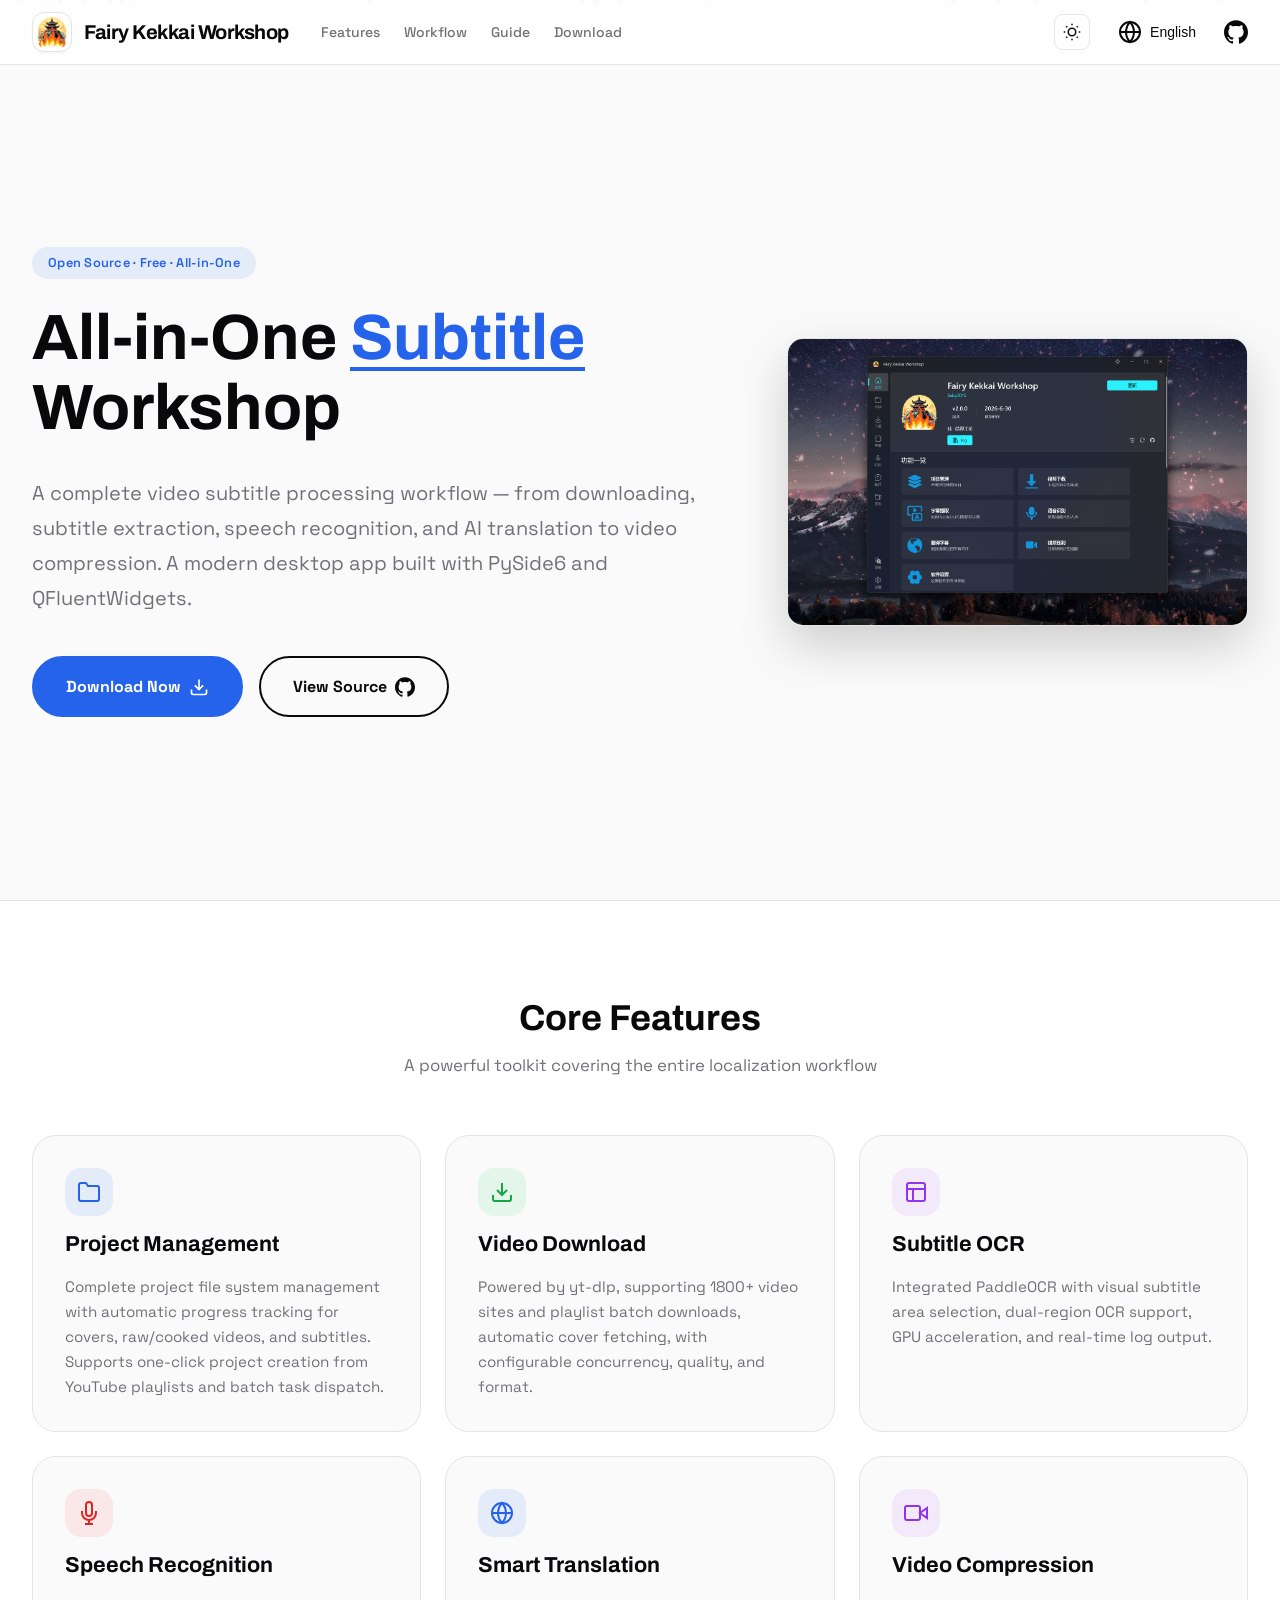
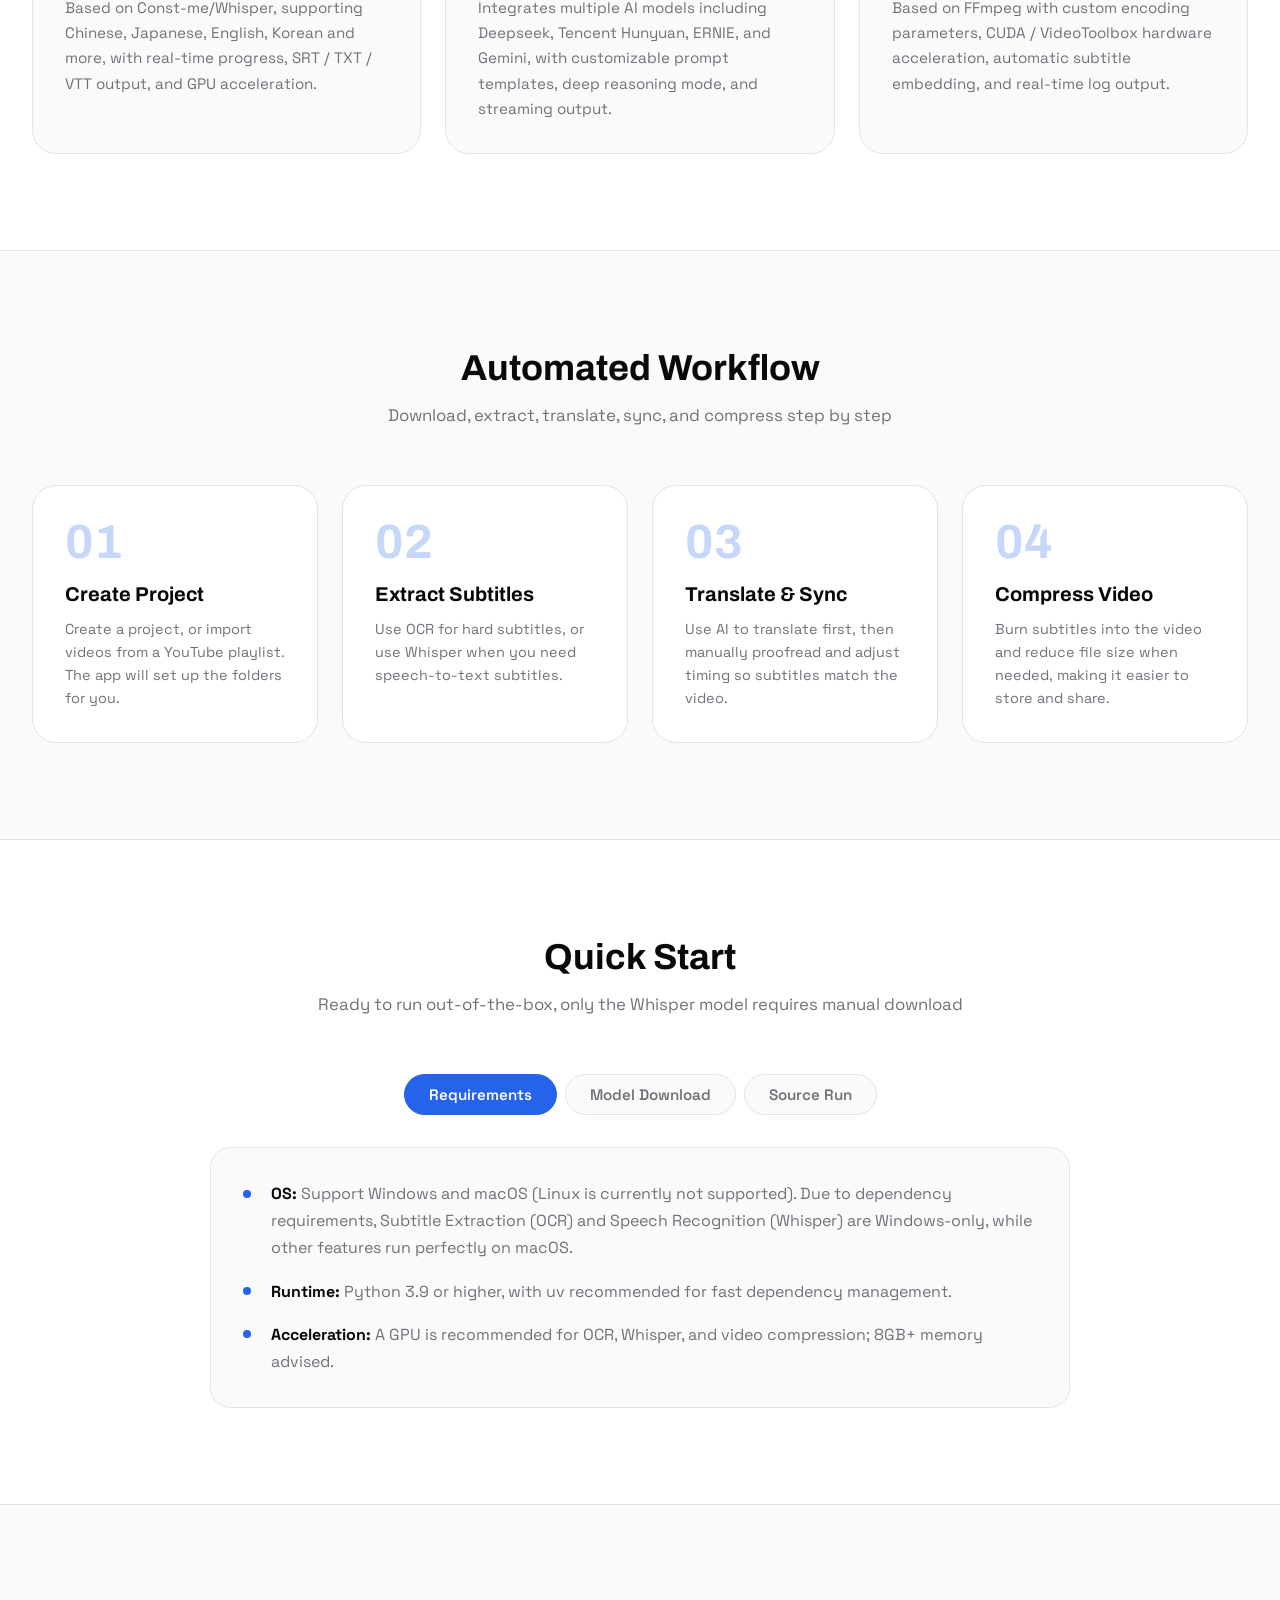
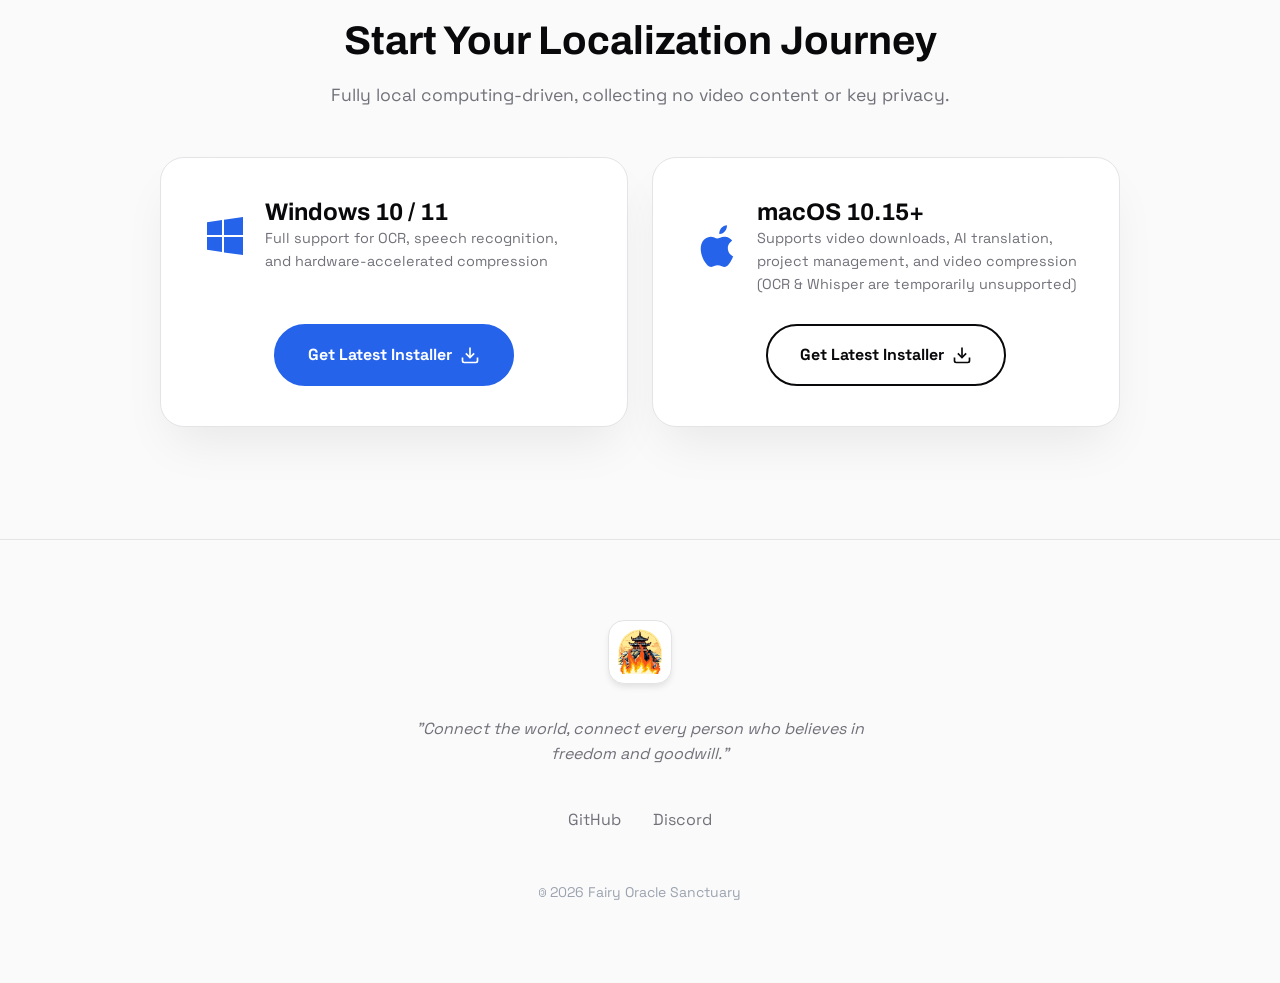
==== docs/index.html @ 3ac35433 "docs: reorganize README image assets into docs/images directory Move logo and thumbnail images from " ====
<!DOCTYPE html>
<html lang="zh">
<head>
  <meta charset="UTF-8">
  <meta name="viewport" content="width=device-width, initial-scale=1.0">
  <title>Fairy Kekkai Workshop | 仙·结界工坊</title>
  <meta name="description" content="一站式烤肉自由软件：项目管理、视频下载、PaddleOCR 字幕提取、Whisper 语音识别、AI 翻译、FFmpeg 视频压制。">
  <link rel="icon" type="image/png" sizes="128x128" href="images/logo.png">
  <link rel="shortcut icon" type="image/png" href="images/logo.png">
  <link rel="preconnect" href="https://fonts.googleapis.com">
  <link rel="preconnect" href="https://fonts.gstatic.com" crossorigin>
  <link href="https://fonts.googleapis.com/css2?family=Archivo:wght@300;400;500;600;700&family=Space+Grotesk:wght@300;400;500;600;700&display=swap" rel="stylesheet">
  <link rel="stylesheet" href="css/style.css">
</head>
<body>
  <main>
    <!-- Navigation -->
    <nav class="navbar">
      <div class="nav-container">
        <div class="nav-brand">
          <div class="nav-logo">
            <img src="images/logo.png" alt="Fairy Kekkai Workshop Logo">
          </div>
          <span class="nav-title"></span>
        </div>
        <button class="nav-toggle" id="navToggle" aria-label="Toggle navigation" aria-expanded="false" aria-controls="navMenu">
          <span></span>
          <span></span>
          <span></span>
        </button>
        <div class="nav-menu" id="navMenu">
          <div class="nav-links">
            <a href="#features" class="nav-link" data-i18n="nav.features">功能特性</a>
            <a href="#workflow" class="nav-link" data-i18n="nav.workflow">工作流程</a>
            <a href="#guide" class="nav-link" data-i18n="nav.guide">使用指南</a>
            <a href="#download" class="nav-link" data-i18n="nav.download">下载</a>
          </div>
          <div class="nav-actions">
            <button class="theme-toggle" id="themeToggle" aria-label="Toggle theme">
              <svg class="icon sun-icon" viewBox="0 0 24 24" fill="none" stroke="currentColor" stroke-width="2">
                <circle cx="12" cy="12" r="5"/>
                <path d="M12 1v2M12 21v2M4.22 4.22l1.42 1.42M18.36 18.36l1.42 1.42M1 12h2M21 12h2M4.22 19.78l1.42-1.42M18.36 5.64l1.42-1.42"/>
              </svg>
              <svg class="icon moon-icon" viewBox="0 0 24 24" fill="none" stroke="currentColor" stroke-width="2">
                <path d="M21 12.79A9 9 0 1 1 11.21 3 7 7 0 0 0 21 12.79z"/>
              </svg>
            </button>
            <div class="language-switcher">
              <button class="lang-btn" id="langBtn">
                <svg class="icon" viewBox="0 0 24 24" fill="none" stroke="currentColor" stroke-width="2">
                  <circle cx="12" cy="12" r="10"/>
                  <path d="M2 12h20M12 2a15.3 15.3 0 0 1 4 10 15.3 15.3 0 0 1-4 10 15.3 15.3 0 0 1-4-10 15.3 15.3 0 0 1 4-10z"/>
                </svg>
                <span id="currentLang">简体中文</span>
              </button>
              <div class="lang-dropdown" id="langDropdown">
                <button class="lang-option active" data-lang="zh">简体中文</button>
                <button class="lang-option" data-lang="en">English</button>
              </div>
            </div>
            <div class="nav-social">
              <a href="https://github.com/Fairy-Oracle-Sanctuary/Fairy-Kekkai-Workshop" target="_blank" class="nav-link" aria-label="GitHub">
                <svg class="icon" viewBox="0 0 24 24" fill="currentColor">
                  <path d="M12 .297c-6.63 0-12 5.373-12 12 0 5.303 3.438 9.8 8.205 11.385.6.113.82-.258.82-.577 0-.285-.01-1.04-.015-2.04-3.338.724-4.042-1.61-4.042-1.61C4.422 18.07 3.633 17.7 3.633 17.7c-1.087-.744.084-.729.084-.729 1.205.084 1.838 1.236 1.838 1.236 1.07 1.835 2.809 1.305 3.495.998.108-.776.417-1.305.76-1.605-2.665-.3-5.466-1.332-5.466-5.93 0-1.31.465-2.38 1.235-3.22-.135-.303-.54-1.523.105-3.176 0 0 1.005-.322 3.3 1.23.96-.267 1.98-.399 3-.405 1.02.006 2.04.138 3 .405 2.28-1.552 3.285-1.23 3.285-1.23.645 1.653.24 2.873.12 3.176.765.84 1.23 1.91 1.23 3.22 0 4.61-2.805 5.625-5.475 5.92.42.36.81 1.096.81 2.22 0 1.606-.015 2.896-.015 3.286 0 .315.21.69.825.57C20.565 22.092 24 17.592 24 12.297c0-6.627-5.373-12-12-12"/>
                </svg>
              </a>
            </div>
          </div>
        </div>
      </div>
    </nav>

    <!-- Hero Section -->
    <section class="hero">
      <div id="hero-particles" class="particles-container"></div>
      <div class="hero-container">
        <div class="hero-content">
          <div class="hero-badge" data-i18n="hero.badge">开源 · 自由 · 一站式</div>
          <h1 class="hero-title" data-i18n="hero.title">
            一站式<span class="accent underline">烤肉</span>自由软件
          </h1>
          <p class="hero-description" data-i18n="hero.description">
            从下载、字幕提取、语音识别、AI 翻译到视频压制，完整的视频字幕处理工作流。基于 PySide6 与 QFluentWidgets 打造的现代化桌面应用。
          </p>
          <div class="hero-actions">
            <a href="#download" class="btn btn-primary">
              <span data-i18n="hero.downloadButton">立即下载</span>
              <svg class="icon" viewBox="0 0 24 24" fill="none" stroke="currentColor" stroke-width="2">
                <path d="M21 15v4a2 2 0 0 1-2 2H5a2 2 0 0 1-2-2v-4"/>
                <polyline points="7 10 12 15 17 10"/>
                <line x1="12" y1="15" x2="12" y2="3"/>
              </svg>
            </a>
            <a href="https://github.com/Fairy-Oracle-Sanctuary/Fairy-Kekkai-Workshop" target="_blank" class="btn btn-secondary">
              <span data-i18n="hero.githubButton">查看源码</span>
              <svg class="icon" viewBox="0 0 24 24" fill="currentColor">
                <path d="M12 .297c-6.63 0-12 5.373-12 12 0 5.303 3.438 9.8 8.205 11.385.6.113.82-.258.82-.577 0-.285-.01-1.04-.015-2.04-3.338.724-4.042-1.61-4.042-1.61C4.422 18.07 3.633 17.7 3.633 17.7c-1.087-.744.084-.729.084-.729 1.205.084 1.838 1.236 1.838 1.236 1.07 1.835 2.809 1.305 3.495.998.108-.776.417-1.305.76-1.605-2.665-.3-5.466-1.332-5.466-5.93 0-1.31.465-2.38 1.235-3.22-.135-.303-.54-1.523.105-3.176 0 0 1.005-.322 3.3 1.23.96-.267 1.98-.399 3-.405 1.02.006 2.04.138 3 .405 2.28-1.552 3.285-1.23 3.285-1.23.645 1.653.24 2.873.12 3.176.765.84 1.23 1.91 1.23 3.22 0 4.61-2.805 5.625-5.475 5.92.42.36.81 1.096.81 2.22 0 1.606-.015 2.896-.015 3.286 0 .315.21.69.825.57C20.565 22.092 24 17.592 24 12.297c0-6.627-5.373-12-12-12"/>
              </svg>
            </a>
          </div>
        </div>
        <div class="hero-showcase">
          <img src="images/thumbnail.png" alt="Fairy Kekkai Workshop 界面预览" class="showcase-img">
        </div>
      </div>
    </section>

    <!-- Features Section -->
    <section class="features" id="features">
      <div class="section-container">
        <div class="section-header">
          <h2 class="section-title" data-i18n="features.title">核心功能</h2>
          <p class="section-subtitle" data-i18n="features.subtitle">覆盖烤肉全流程的强大工具集</p>
        </div>
        <div class="features-grid">
          <div class="feature-card">
            <div class="feature-icon blue">
              <svg viewBox="0 0 24 24" fill="none" stroke="currentColor" stroke-width="2">
                <path d="M22 19a2 2 0 0 1-2 2H4a2 2 0 0 1-2-2V5a2 2 0 0 1 2-2h5l2 3h9a2 2 0 0 1 2 2z"/>
              </svg>
            </div>
            <h3 class="feature-title" data-i18n="features.project.title">项目管理</h3>
            <p class="feature-description" data-i18n="features.project.description">完整的项目文件系统管理，自动追踪封面、原视频、熟肉、字幕进度，支持从 YouTube 播放列表一键创建项目与批量任务派发。</p>
          </div>
          <div class="feature-card">
            <div class="feature-icon green">
              <svg viewBox="0 0 24 24" fill="none" stroke="currentColor" stroke-width="2">
                <path d="M21 15v4a2 2 0 0 1-2 2H5a2 2 0 0 1-2-2v-4"/>
                <polyline points="7 10 12 15 17 10"/>
                <line x1="12" y1="15" x2="12" y2="3"/>
              </svg>
            </div>
            <h3 class="feature-title" data-i18n="features.download.title">视频下载</h3>
            <p class="feature-description" data-i18n="features.download.description">基于 yt-dlp，支持 1800+ 视频网站与播放列表批量下载，自动获取封面，可配置并发数、视频质量与格式。</p>
          </div>
          <div class="feature-card">
            <div class="feature-icon purple">
              <svg viewBox="0 0 24 24" fill="none" stroke="currentColor" stroke-width="2">
                <rect x="3" y="3" width="18" height="18" rx="2" ry="2"/>
                <path d="M3 9h18M9 21V9"/>
              </svg>
            </div>
            <h3 class="feature-title" data-i18n="features.ocr.title">字幕提取 OCR</h3>
            <p class="feature-description" data-i18n="features.ocr.description">集成 PaddleOCR，提供可视化字幕区域选择，支持上下双区域 OCR 与 GPU 加速，实时输出日志。</p>
          </div>
          <div class="feature-card">
            <div class="feature-icon red">
              <svg viewBox="0 0 24 24" fill="none" stroke="currentColor" stroke-width="2">
                <path d="M12 1a3 3 0 0 0-3 3v8a3 3 0 0 0 6 0V4a3 3 0 0 0-3-3z"/>
                <path d="M19 10v2a7 7 0 0 1-14 0v-2M12 19v4M8 23h8"/>
              </svg>
            </div>
            <h3 class="feature-title" data-i18n="features.whisper.title">语音识别</h3>
            <p class="feature-description" data-i18n="features.whisper.description">基于 Const-me/Whisper，支持中、日、英、韩等多语种语音转字幕，带实时进度，支持 SRT / TXT / VTT 输出与 GPU 加速。</p>
          </div>
          <div class="feature-card">
            <div class="feature-icon blue">
              <svg viewBox="0 0 24 24" fill="none" stroke="currentColor" stroke-width="2">
                <circle cx="12" cy="12" r="10"/>
                <path d="M2 12h20M12 2a15.3 15.3 0 0 1 4 10 15.3 15.3 0 0 1-4 10 15.3 15.3 0 0 1-4-10 15.3 15.3 0 0 1 4-10z"/>
              </svg>
            </div>
            <h3 class="feature-title" data-i18n="features.translate.title">智能翻译</h3>
            <p class="feature-description" data-i18n="features.translate.description">对接 Deepseek、腾讯混元、ERNIE、Gemini 等多个 AI 模型，可自定义提示词模板，支持深度思考模式与流式输出。</p>
          </div>
          <div class="feature-card">
            <div class="feature-icon purple">
              <svg viewBox="0 0 24 24" fill="none" stroke="currentColor" stroke-width="2">
                <polygon points="23 7 16 12 23 17 23 7"/>
                <rect x="1" y="5" width="15" height="14" rx="2" ry="2"/>
              </svg>
            </div>
            <h3 class="feature-title" data-i18n="features.ffmpeg.title">视频压制</h3>
            <p class="feature-description" data-i18n="features.ffmpeg.description">基于 FFmpeg，自定义编码参数，支持 CUDA / VideoToolbox 硬件加速，自动嵌入字幕，实时输出日志。</p>
          </div>
        </div>
      </div>
    </section>

    <!-- Workflow Section -->
    <section class="workflow" id="workflow">
      <div class="section-container">
        <div class="section-header">
          <h2 class="section-title" data-i18n="workflow.title">自动化工作流</h2>
          <p class="section-subtitle" data-i18n="workflow.subtitle">按顺序完成下载、提取、翻译、对轴和压制</p>
        </div>
        <div class="workflow-grid">
          <div class="workflow-card">
            <div class="workflow-num">01</div>
            <h4 class="workflow-step-title" data-i18n="workflow.step1.title">创建项目</h4>
            <p class="workflow-step-desc" data-i18n="workflow.step1.desc">新建项目，或者从 YouTube 播放列表导入视频，软件会自动建好文件夹。</p>
          </div>
          <div class="workflow-card">
            <div class="workflow-num">02</div>
            <h4 class="workflow-step-title" data-i18n="workflow.step2.title">提取字幕</h4>
            <p class="workflow-step-desc" data-i18n="workflow.step2.desc">有硬字幕就用 OCR 提取，需要听写就用 Whisper 转字幕。</p>
          </div>
          <div class="workflow-card">
            <div class="workflow-num">03</div>
            <h4 class="workflow-step-title" data-i18n="workflow.step3.title">翻译与对轴</h4>
            <p class="workflow-step-desc" data-i18n="workflow.step3.desc">用 AI 先翻译字幕，再手动校对、改时间轴，让字幕和画面重新对上。</p>
          </div>
          <div class="workflow-card">
            <div class="workflow-num">04</div>
            <h4 class="workflow-step-title" data-i18n="workflow.step4.title">压制视频</h4>
            <p class="workflow-step-desc" data-i18n="workflow.step4.desc">把字幕嵌进视频，并按需要压小体积，方便保存和分享。</p>
          </div>
        </div>
      </div>
    </section>

    <!-- Guide Section -->
    <section class="guide" id="guide">
      <div class="section-container">
        <div class="section-header">
          <h2 class="section-title" data-i18n="guide.title">快速上手</h2>
          <p class="section-subtitle" data-i18n="guide.subtitle">几步即可释放完整的本地算力</p>
        </div>
        <div class="guide-container">
          <div class="tab-buttons">
            <button class="tab-btn active" data-tab="sys" data-i18n="guide.tab.sys">系统要求</button>
            <button class="tab-btn" data-tab="prep" data-i18n="guide.tab.prep">环境准备</button>
            <button class="tab-btn" data-tab="run" data-i18n="guide.tab.run">本地运行</button>
          </div>
          <div class="tab-panel active" id="tab-sys">
            <ul class="guide-list">
              <li data-i18n="guide.sys.os"><strong>操作系统：</strong>支持 Windows 与 macOS（暂不支持 Linux）。由于组件依赖，字幕提取 (OCR) 与语音识别 (Whisper) 仅支持 Windows 平台，其余功能在 macOS 上均可正常使用。</li>
              <li data-i18n="guide.sys.python"><strong>运行环境：</strong>Python 3.9 及以上版本，推荐使用 uv 进行极速依赖管理。</li>
              <li data-i18n="guide.sys.gpu"><strong>硬件加速：</strong>推荐配备 GPU，用于 OCR、Whisper 与视频压制加速；建议内存 8GB 以上。</li>
            </ul>
          </div>
          <div class="tab-panel" id="tab-prep">
            <p class="guide-intro" data-i18n="guide.prep.intro">软件发布包已内置集成 FFmpeg、yt-dlp 与 PaddleOCR，开箱即用。唯独 Whisper 语音转文字模型由于文件体积较大，需要您手动下载并关联：</p>
            <ul class="guide-list">
              <li data-i18n="guide.prep.download"><strong>下载模型文件：</strong>前往迅雷网盘或 Hugging Face 下载所需的 ggml 格式 Whisper 模型。</li>
              <li data-i18n="guide.prep.config"><strong>关联本地路径：</strong>打开软件进入「设置」界面，在「Whisper -> 模型路径」中选中您下载的 .bin 模型文件。</li>
              <li data-i18n="guide.prep.tips"><strong>模型选择建议：</strong>短视频推荐使用 base 或 small 模型；10分钟以上推荐 medium，30分钟以上推荐 large 以防幻觉重复。</li>
            </ul>
          </div>
          <div class="tab-panel" id="tab-run">
            <p class="guide-intro" data-i18n="guide.run.intro">极简的本地部署流程：</p>
            <pre class="code-block"><code># 1. 克隆仓库
git clone https://github.com/Fairy-Oracle-Sanctuary/Fairy-Kekkai-Workshop.git
cd Fairy-Kekkai-Workshop

# 2. 创建并激活虚拟环境
uv venv
.venv\Scripts\activate        # Windows
source .venv/bin/activate     # Unix/macOS

# 3. 安装依赖
uv pip install -r requirements.txt

# 4. 运行应用
python Fairy-Kekkai-Workshop.py</code></pre>
          </div>
        </div>
      </div>
    </section>

    <!-- Download Section -->
    <section class="download" id="download">
      <div class="download-container">
        <h2 class="download-title" data-i18n="download.title">立即开始你的烤肉之旅</h2>
        <p class="download-desc" data-i18n="download.desc">完全本地化算力驱动，不收集任何视频内容与密钥隐私。</p>
        <div class="download-grid">
          <!-- Windows Card -->
          <div class="download-card">
            <div class="download-platform">
              <svg class="platform-icon" viewBox="0 0 24 24" fill="currentColor">
                <path d="M3 5.1L10.5 4v7.5H3V5.1zM10.5 12.5V20L3 18.9v-6.4h7.5zM11.5 3.9L21 2.5v9H11.5V3.9zM21 12.5V21.5l-9.5-1.3v-7.7H21z"/>
              </svg>
              <div>
                <h3 class="platform-name">Windows 10 / 11</h3>
                <p class="platform-detail" data-i18n="download.win.detail">完整支持 OCR、语音识别与硬件加速压制</p>
              </div>
            </div>
            <a href="https://github.com/Fairy-Oracle-Sanctuary/Fairy-Kekkai-Workshop/releases" target="_blank" class="btn btn-primary">
              <span data-i18n="download.btn">获取最新安装包</span>
              <svg class="icon" viewBox="0 0 24 24" fill="none" stroke="currentColor" stroke-width="2">
                <path d="M21 15v4a2 2 0 0 1-2 2H5a2 2 0 0 1-2-2v-4"/>
                <polyline points="7 10 12 15 17 10"/>
                <line x1="12" y1="15" x2="12" y2="3"/>
              </svg>
            </a>
          </div>

          <!-- macOS Card -->
          <div class="download-card">
            <div class="download-platform">
              <svg class="platform-icon" viewBox="0 0 24 24" fill="currentColor">
                <path d="M18.71 19.5c-.83 1.24-1.71 2.45-3.05 2.47-1.34.03-1.77-.79-3.29-.79-1.53 0-2 .77-3.27.82-1.31.05-2.3-1.32-3.14-2.53C4.25 17 2.94 12.45 4.7 9.39c.87-1.52 2.43-2.48 4.12-2.51 1.28-.02 2.5.87 3.29.87.78 0 2.26-1.07 3.81-.91.65.03 2.47.26 3.64 1.98-.09.06-2.17 1.28-2.15 3.81.03 3.02 2.65 4.03 2.68 4.04-.03.07-.42 1.44-1.38 2.83M15.97 4.17c.66-.81 1.11-1.93.99-3.06-.96.04-2.13.64-2.82 1.45-.6.7-1.13 1.84-.99 2.94.12.01.21.02.31.02.9 0 2.01-.54 2.51-1.35z"/>
              </svg>
              <div>
                <h3 class="platform-name">macOS 10.15+</h3>
                <p class="platform-detail" data-i18n="download.mac.detail">支持视频下载、AI 翻译、项目管理及视频压制</p>
              </div>
            </div>
            <a href="https://github.com/Fairy-Oracle-Sanctuary/Fairy-Kekkai-Workshop/releases" target="_blank" class="btn btn-secondary">
              <span data-i18n="download.btn">获取最新安装包</span>
              <svg class="icon" viewBox="0 0 24 24" fill="none" stroke="currentColor" stroke-width="2">
                <path d="M21 15v4a2 2 0 0 1-2 2H5a2 2 0 0 1-2-2v-4"/>
                <polyline points="7 10 12 15 17 10"/>
                <line x1="12" y1="15" x2="12" y2="3"/>
              </svg>
            </a>
          </div>
        </div>
      </div>
    </section>

    <!-- Footer -->
    <footer class="footer">
      <div class="footer-content">
        <div class="footer-logo">
          <img src="images/logo.png" alt="Fairy Kekkai Workshop Logo">
        </div>
        <p class="footer-quote" data-i18n="footer.quote">“连接世界，连接每一个相信自由与善意的人。”</p>
        <div class="footer-links">
          <a href="https://github.com/Fairy-Oracle-Sanctuary/Fairy-Kekkai-Workshop" target="_blank" data-i18n="footer.github">GitHub</a>
          <a href="https://discord.gg/TfuNYPsjmQ" target="_blank" data-i18n="footer.discord">Discord</a>
        </div>
        <p class="footer-copyright" id="copyright">🄯 2026 天机阁 Fairy Oracle Sanctuary</p>
      </div>
    </footer>

    <!-- Back to Top -->
    <button class="back-to-top" id="backToTop" aria-label="Back to top">
      <svg viewBox="0 0 24 24" fill="none" stroke="currentColor" stroke-width="2">
        <polyline points="18 15 12 9 6 15"/>
      </svg>
    </button>
  </main>

  <script src="js/main.js"></script>
</body>
</html>
---- docs/css/style.css ----
/* CSS Variables */
:root {
  --background: #FAFAFA;
  --foreground: #09090B;
  --secondary: #71717A;
  --accent: #2563EB;
  --accent-hover: #1D4ED8;
  --border: #E4E4E7;
  --white: #FFFFFF;
  --font-body: 'Space Grotesk', sans-serif;
  --font-heading: 'Archivo', sans-serif;
}

/* Dark Mode */
[data-theme="dark"] {
  --background: #09090B;
  --foreground: #FAFAFA;
  --secondary: #A1A1AA;
  --accent: #3B82F6;
  --accent-hover: #60A5FA;
  --border: #27272A;
  --white: #18181B;
}

/* Reset & Base */
*, *::before, *::after {
  box-sizing: border-box;
  margin: 0;
  padding: 0;
}

html {
  scroll-behavior: smooth;
  overflow-x: hidden;
}

body {
  font-family: var(--font-body);
  background-color: var(--background);
  color: var(--foreground);
  line-height: 1.6;
  -webkit-font-smoothing: antialiased;
  -moz-osx-font-smoothing: grayscale;
  overflow-x: hidden;
  width: 100%;
}

h1, h2, h3, h4, h5, h6 {
  font-family: var(--font-heading);
  font-weight: 700;
  line-height: 1.2;
}

a {
  color: inherit;
  text-decoration: none;
}

img {
  max-width: 100%;
  height: auto;
}

/* Utility Classes */
.accent {
  color: var(--accent);
}

.underline {
  text-decoration: underline;
  text-decoration-thickness: 4px;
  text-underline-offset: 8px;
}

.section-container {
  max-width: 1280px;
  margin: 0 auto;
  padding: 0 1rem;
}

@media (min-width: 640px) {
  .section-container {
    padding: 0 1.5rem;
  }
}

@media (min-width: 1024px) {
  .section-container {
    padding: 0 2rem;
  }
}

/* Navigation */
.navbar {
  position: fixed;
  top: 0;
  left: 0;
  right: 0;
  z-index: 50;
  background: rgba(255, 255, 255, 0.8);
  backdrop-filter: blur(12px);
  border-bottom: 1px solid var(--border);
}

[data-theme="dark"] .navbar {
  background: rgba(9, 9, 11, 0.8);
}

.nav-container {
  max-width: 1280px;
  margin: 0 auto;
  padding: 0 1rem;
  height: 64px;
  display: flex;
  align-items: center;
  justify-content: space-between;
}

.nav-toggle {
  display: flex;
  flex-direction: column;
  justify-content: center;
  gap: 6px;
  width: 40px;
  height: 40px;
  margin-left: auto;
  border-radius: 10px;
  border: 1px solid var(--border);
  background: transparent;
  cursor: pointer;
  transition: background-color 0.2s ease, border-color 0.2s ease;
}

.nav-toggle span {
  display: block;
  width: 20px;
  height: 2px;
  margin: 0 auto;
  background: var(--foreground);
  transition: transform 0.2s ease, opacity 0.2s ease, background-color 0.2s ease;
}

.nav-toggle:hover {
  background: rgba(128, 128, 128, 0.12);
}

.nav-toggle.open span:nth-child(1) {
  transform: translateY(8px) rotate(45deg);
}

.nav-toggle.open span:nth-child(2) {
  opacity: 0;
}

.nav-toggle.open span:nth-child(3) {
  transform: translateY(-8px) rotate(-45deg);
}

@media (min-width: 640px) {
  .nav-container {
    padding: 0 1.5rem;
  }
}

@media (min-width: 1024px) {
  .nav-container {
    padding: 0 2rem;
  }
}

.nav-brand {
  display: flex;
  align-items: center;
  gap: 0.75rem;
}

.nav-logo {
  width: 40px;
  height: 40px;
  border-radius: 12px;
  border: 1px solid var(--border);
  box-shadow: 0 1px 2px rgba(0, 0, 0, 0.05);
  background: var(--white);
  display: flex;
  align-items: center;
  justify-content: center;
  flex-shrink: 0;
}

.nav-logo img {
  width: 36px;
  height: 36px;
  object-fit: contain;
  padding: 2px;
}

.nav-title {
  font-family: var(--font-heading);
  font-weight: 700;
  font-size: 1.25rem;
  letter-spacing: -0.025em;
}

.nav-title::after {
  content: "Fairy Kekkai Workshop";
}

@media (max-width: 640px) {
  .nav-title::after {
    content: "FKW";
  }
}

.nav-menu {
  display: none;
}

.nav-links {
  display: none;
  align-items: center;
  gap: 1.5rem;
}

.nav-actions {
  display: none;
}

.navbar.nav-open .nav-menu {
  position: fixed;
  top: 64px;
  left: 0;
  right: 0;
  display: flex;
  flex-direction: column;
  gap: 1.5rem;
  padding: 1.5rem 1.25rem 2.5rem;
  background: var(--background);
  border-bottom: 1px solid var(--border);
  box-shadow: 0 24px 48px rgba(15, 23, 42, 0.12);
  z-index: 40;
}

.navbar.nav-open .nav-links {
  display: flex;
  flex-direction: column;
  gap: 1.25rem;
  align-items: flex-start;
}

.navbar.nav-open .nav-links .nav-link {
  font-size: 1.05rem;
  font-weight: 600;
  color: var(--foreground);
}

.navbar.nav-open .nav-actions {
  display: flex;
  flex-direction: column;
  align-items: stretch;
  gap: 1rem;
}

.nav-social {
  display: flex;
  align-items: center;
  gap: 0.75rem;
}

.navbar.nav-open .theme-toggle,
.navbar.nav-open .lang-btn {
  width: 100%;
}

.navbar.nav-open .language-switcher {
  width: 100%;
}

.navbar.nav-open .nav-actions .nav-link {
  font-size: 1rem;
  justify-content: flex-start;
  gap: 0.5rem;
}

.navbar.nav-open .nav-social .nav-link {
  justify-content: center;
  flex: 1;
  min-height: 40px;
  border: 1px solid var(--border);
  border-radius: 10px;
}

.navbar.nav-open .nav-actions .nav-link .icon {
  width: 22px;
  height: 22px;
}

.navbar.nav-open .lang-dropdown {
  width: 100%;
}

.nav-links .nav-link {
  font-size: 0.875rem;
  font-weight: 500;
  color: var(--secondary);
  transition: color 0.2s;
}

.nav-links .nav-link:hover {
  color: var(--foreground);
}

.theme-toggle {
  display: flex;
  align-items: center;
  justify-content: center;
  width: 36px;
  height: 36px;
  border-radius: 8px;
  border: 1px solid var(--border);
  background: transparent;
  cursor: pointer;
  transition: all 0.2s;
  color: var(--foreground);
}

.theme-toggle:hover {
  background: var(--border);
}

.theme-toggle .icon {
  width: 18px;
  height: 18px;
  color: var(--foreground);
}

.theme-toggle .moon-icon {
  display: none;
}

[data-theme="dark"] .theme-toggle .sun-icon {
  display: none;
}

[data-theme="dark"] .theme-toggle .moon-icon {
  display: block;
}

.nav-link {
  display: flex;
  align-items: center;
  transition: color 0.2s;
}

.nav-link:hover {
  color: var(--accent);
}

.icon {
  width: 24px;
  height: 24px;
}

@media (min-width: 768px) {
  .nav-toggle {
    display: none;
  }

  .nav-menu {
    position: static;
    display: flex;
    align-items: center;
    justify-content: space-between;
    gap: 2rem;
    flex: 1;
    padding: 0;
    background: transparent;
    border: none;
    box-shadow: none;
    margin-left: 2rem;
  }

  .nav-links {
    display: flex;
  }

  .nav-actions {
    display: flex;
    align-items: center;
    gap: 1rem;
  }

  .nav-social {
    gap: 1rem;
  }

  .nav-social .nav-link {
    border: none;
    min-height: auto;
  }
}

/* Language Switcher */
.language-switcher {
  position: relative;
}

.lang-btn {
  display: flex;
  align-items: center;
  gap: 0.5rem;
  padding: 0.5rem 0.75rem;
  border-radius: 8px;
  border: none;
  background: transparent;
  cursor: pointer;
  font-size: 0.875rem;
  font-weight: 500;
  color: var(--foreground);
  transition: background-color 0.2s;
}

.lang-btn:hover {
  background: rgba(128, 128, 128, 0.15);
}

.lang-btn .icon {
  color: var(--foreground);
}

.lang-dropdown {
  position: absolute;
  right: 0;
  top: 100%;
  margin-top: 0.5rem;
  width: 160px;
  max-height: 320px;
  overflow-y: auto;
  background: var(--white);
  border: 1px solid var(--border);
  border-radius: 8px;
  box-shadow: 0 10px 15px -3px rgba(0, 0, 0, 0.1), 0 4px 6px -2px rgba(0, 0, 0, 0.05);
  z-index: 50;
  display: none;
}

[data-theme="dark"] .lang-dropdown {
  box-shadow: 0 10px 15px -3px rgba(0, 0, 0, 0.3), 0 4px 6px -2px rgba(0, 0, 0, 0.2);
}

.lang-dropdown.show {
  display: block;
}

.lang-option {
  display: block;
  width: 100%;
  padding: 0.5rem 1rem;
  text-align: left;
  border: none;
  background: transparent;
  font-size: 0.875rem;
  cursor: pointer;
  color: var(--foreground);
  transition: background-color 0.2s;
}

.lang-option:hover {
  background: rgba(128, 128, 128, 0.15);
}

.lang-option.active {
  font-weight: 700;
  color: var(--accent);
}

/* Hero Section */
.hero {
  position: relative;
  min-height: 100vh;
  display: flex;
  align-items: center;
  padding-top: 4rem;
  background-image: url('https://res.cloudinary.com/do6rggmy6/image/upload/v1777485867/hero_image_krkwva.png');
  background-size: cover;
  background-position: center;
  background-repeat: no-repeat;
  overflow: hidden;
}

[data-theme="dark"] .hero {
  background-image: url('https://res.cloudinary.com/do6rggmy6/image/upload/v1777526585/hero_image_dark_van0qo.png');
}

.particles-container {
  position: absolute;
  top: 0;
  left: 0;
  width: 100%;
  height: 100%;
  z-index: 1;
  pointer-events: none;
}

.particle {
  position: absolute;
  background: var(--accent);
  border-radius: 50%;
  opacity: 0.3;
  pointer-events: none;
  animation: float-particle var(--duration) linear infinite;
}

@keyframes float-particle {
  0% {
    transform: translateY(100vh) translateX(0);
    opacity: 0;
  }
  10% {
    opacity: 0.3;
  }
  90% {
    opacity: 0.3;
  }
  100% {
    transform: translateY(-10vh) translateX(var(--drift));
    opacity: 0;
  }
}

.hero::before {
  content: '';
  position: absolute;
  top: 0;
  left: 0;
  right: 0;
  bottom: 0;
  background: linear-gradient(to bottom, rgba(250, 250, 250, 0.5), rgba(250, 250, 250, 0.95));
  z-index: 1;
}

[data-theme="dark"] .hero::before {
  background: linear-gradient(to bottom, rgba(9, 9, 11, 0.3), rgba(9, 9, 11, 0.95));
}

.hero-container {
  position: relative;
  z-index: 2;
  max-width: 1280px;
  width: 100%;
  margin: 0 auto;
  padding: 0 2rem;
  display: flex;
  align-items: center;
  justify-content: space-between;
  gap: 4rem;
}

.hero-content {
  flex: 1.5;
  max-width: 52rem;
  animation: fadeInUp 0.5s ease-out;
}

.hero-badge {
  display: inline-block;
  padding: 0.375rem 1rem;
  margin-bottom: 1.5rem;
  border-radius: 9999px;
  background: rgba(37, 99, 235, 0.1);
  color: var(--accent);
  font-size: 0.8rem;
  font-weight: 600;
  letter-spacing: 0.02em;
}

.hero-showcase {
  flex: 1;
  display: flex;
  justify-content: center;
  align-items: center;
  animation: fadeInRight 0.8s ease-out;
}

.showcase-img {
  max-width: 100%;
  border-radius: 16px;
  border: 1px solid var(--border);
  box-shadow: 0 20px 50px rgba(0, 0, 0, 0.18);
}

@keyframes fadeInRight {
  from {
    opacity: 0;
    transform: translateX(40px);
  }
  to {
    opacity: 1;
    transform: translateX(0);
  }
}

@media (max-width: 1024px) {
  .hero-container {
    flex-direction: column;
    text-align: center;
    gap: 2.5rem;
  }

  .hero-content {
    margin-left: 0;
  }

  .hero-actions {
    justify-content: center;
  }

  .hero-showcase {
    width: 100%;
  }
}

@keyframes fadeInUp {
  from {
    opacity: 0;
    transform: translateY(20px);
  }
  to {
    opacity: 1;
    transform: translateY(0);
  }
}

.hero-title {
  font-size: 3rem;
  font-weight: 700;
  line-height: 1.1;
  margin-bottom: 2rem;
}

@media (min-width: 640px) {
  .hero-title {
    font-size: 4rem;
  }
}

.hero-description {
  font-size: 1.25rem;
  color: var(--secondary);
  line-height: 1.75;
  margin-bottom: 2.5rem;
  max-width: 42rem;
}

@media (max-width: 1024px) {
  .hero-description {
    margin-left: auto;
    margin-right: auto;
  }
}

.hero-actions {
  display: flex;
  flex-wrap: wrap;
  gap: 1rem;
}

/* Buttons */
.btn {
  display: inline-flex;
  align-items: center;
  gap: 0.5rem;
  padding: 1rem 2rem;
  border-radius: 9999px;
  font-weight: 700;
  font-family: var(--font-body);
  cursor: pointer;
  transition: all 0.2s;
}

.btn .icon {
  width: 20px;
  height: 20px;
}

.btn-primary {
  background: var(--accent);
  color: var(--white);
  border: 2px solid var(--accent);
}

.btn-primary:hover {
  background: var(--accent-hover);
  border-color: var(--accent-hover);
  box-shadow: 0 10px 15px -3px rgba(37, 99, 235, 0.3);
}

.btn-primary:hover .icon {
  transform: translateY(2px);
}

.btn-secondary {
  border: 2px solid var(--foreground);
  background: transparent;
  color: var(--foreground);
}

.btn-secondary:hover {
  background: rgba(9, 9, 11, 0.05);
  box-shadow: 0 4px 6px -1px rgba(0, 0, 0, 0.1);
}

[data-theme="dark"] .btn-secondary:hover {
  background: rgba(255, 255, 255, 0.05);
}

.btn-large {
  padding: 1.125rem 2.5rem;
  font-size: 1.05rem;
}

/* Section Header */
.section-header {
  text-align: center;
  margin-bottom: 3.5rem;
}

.section-title {
  font-size: 2.25rem;
  font-weight: 700;
  margin-bottom: 0.75rem;
}

.section-subtitle {
  color: var(--secondary);
  font-size: 1.05rem;
}

/* Features Section */
.features {
  padding: 6rem 0;
  background: var(--white);
  border-top: 1px solid var(--border);
  border-bottom: 1px solid var(--border);
}

.features-grid {
  display: grid;
  grid-template-columns: 1fr;
  gap: 1.5rem;
}

@media (min-width: 640px) {
  .features-grid {
    grid-template-columns: repeat(2, 1fr);
  }
}

@media (min-width: 1024px) {
  .features-grid {
    grid-template-columns: repeat(3, 1fr);
  }
}

.feature-card {
  display: flex;
  flex-direction: column;
  gap: 1rem;
  padding: 2rem;
  background: var(--background);
  border: 1px solid var(--border);
  border-radius: 24px;
  transition: all 0.3s;
}

.feature-card:hover {
  border-color: var(--accent);
  transform: translateY(-4px);
  box-shadow: 0 25px 50px -12px rgba(37, 99, 235, 0.1);
}

.feature-icon {
  width: 48px;
  height: 48px;
  border-radius: 16px;
  display: flex;
  align-items: center;
  justify-content: center;
}

.feature-icon svg {
  width: 24px;
  height: 24px;
}

.feature-icon.blue {
  background: rgba(37, 99, 235, 0.1);
  color: var(--accent);
}

.feature-icon.red {
  background: rgba(239, 68, 68, 0.1);
  color: #DC2626;
}

.feature-icon.purple {
  background: rgba(168, 85, 247, 0.1);
  color: #9333EA;
}

.feature-icon.green {
  background: rgba(34, 197, 94, 0.1);
  color: #16A34A;
}

.feature-title {
  font-size: 1.35rem;
  font-weight: 700;
}

.feature-description {
  color: var(--secondary);
  font-size: 0.95rem;
  line-height: 1.65;
}

/* Workflow Section */
.workflow {
  padding: 6rem 0;
}

.workflow-grid {
  display: grid;
  grid-template-columns: 1fr;
  gap: 1.5rem;
}

@media (min-width: 640px) {
  .workflow-grid {
    grid-template-columns: repeat(2, 1fr);
  }
}

@media (min-width: 1024px) {
  .workflow-grid {
    grid-template-columns: repeat(4, 1fr);
  }
}

.workflow-card {
  position: relative;
  padding: 2rem;
  background: var(--white);
  border: 1px solid var(--border);
  border-radius: 24px;
  transition: all 0.3s;
  overflow: hidden;
}

.workflow-card:hover {
  border-color: var(--accent);
  box-shadow: 0 25px 50px -12px rgba(37, 99, 235, 0.08);
}

.workflow-num {
  font-family: var(--font-heading);
  font-size: 3rem;
  font-weight: 700;
  line-height: 1;
  color: var(--accent);
  opacity: 0.25;
  margin-bottom: 1rem;
}

.workflow-step-title {
  font-size: 1.25rem;
  font-weight: 700;
  margin-bottom: 0.75rem;
}

.workflow-step-desc {
  color: var(--secondary);
  font-size: 0.9rem;
  line-height: 1.6;
}

/* Guide Section */
.guide {
  padding: 6rem 0;
  background: var(--white);
  border-top: 1px solid var(--border);
  border-bottom: 1px solid var(--border);
}

.guide-container {
  max-width: 860px;
  margin: 0 auto;
}

.tab-buttons {
  display: flex;
  justify-content: center;
  flex-wrap: wrap;
  gap: 0.5rem;
  margin-bottom: 2rem;
}

.tab-btn {
  padding: 0.625rem 1.5rem;
  border-radius: 9999px;
  border: 1px solid var(--border);
  background: var(--background);
  color: var(--secondary);
  font-family: var(--font-body);
  font-size: 0.95rem;
  font-weight: 600;
  cursor: pointer;
  transition: all 0.2s;
}

.tab-btn:hover {
  color: var(--foreground);
  border-color: var(--accent);
}

.tab-btn.active {
  background: var(--accent);
  color: var(--white);
  border-color: var(--accent);
}

.tab-panel {
  display: none;
  background: var(--background);
  border: 1px solid var(--border);
  border-radius: 20px;
  padding: 2rem;
  animation: fadeInUp 0.35s ease-out;
}

.tab-panel.active {
  display: block;
}

.guide-intro {
  color: var(--secondary);
  margin-bottom: 1.25rem;
}

.guide-list {
  list-style: none;
  display: flex;
  flex-direction: column;
  gap: 1rem;
}

.guide-list li {
  position: relative;
  padding-left: 1.75rem;
  color: var(--secondary);
  line-height: 1.7;
}

.guide-list li::before {
  content: '';
  position: absolute;
  left: 0;
  top: 0.6rem;
  width: 8px;
  height: 8px;
  border-radius: 50%;
  background: var(--accent);
}

.guide-list li strong {
  color: var(--foreground);
}

.code-block {
  background: #0D1117;
  color: #E6EDF3;
  border-radius: 12px;
  padding: 1.5rem;
  overflow-x: auto;
  font-family: 'SF Mono', 'Consolas', 'Monaco', monospace;
  font-size: 0.875rem;
  line-height: 1.7;
}

.code-block code {
  white-space: pre;
}

/* Download Section */
.download {
  padding: 7rem 1rem;
}

.download-container {
  max-width: 960px;
  margin: 0 auto;
  text-align: center;
}

.download-title {
  font-size: 2.5rem;
  font-weight: 700;
  margin-bottom: 1rem;
}

.download-desc {
  color: var(--secondary);
  font-size: 1.1rem;
  margin-bottom: 3rem;
}

.download-grid {
  display: grid;
  grid-template-columns: 1fr;
  gap: 1.5rem;
}

@media (min-width: 768px) {
  .download-grid {
    grid-template-columns: repeat(2, 1fr);
  }
}

.download-card {
  display: flex;
  flex-direction: column;
  align-items: center;
  justify-content: space-between;
  gap: 1.75rem;
  padding: 2.5rem;
  background: var(--white);
  border: 1px solid var(--border);
  border-radius: 24px;
  box-shadow: 0 25px 50px -12px rgba(0, 0, 0, 0.08);
}

.download-platform {
  display: flex;
  align-items: center;
  gap: 1rem;
  text-align: left;
}

.platform-icon {
  width: 48px;
  height: 48px;
  color: var(--accent);
  flex-shrink: 0;
}

.platform-name {
  font-size: 1.5rem;
  font-weight: 700;
}

.platform-detail {
  color: var(--secondary);
  font-size: 0.9rem;
}

/* Footer */
.footer {
  padding: 5rem 1rem;
  border-top: 1px solid var(--border);
}

.footer-content {
  max-width: 1280px;
  margin: 0 auto;
  text-align: center;
}

.footer-logo {
  width: 64px;
  height: 64px;
  margin: 0 auto 2rem;
  border-radius: 16px;
  border: 1px solid var(--border);
  box-shadow: 0 4px 6px -1px rgba(0, 0, 0, 0.1);
  background: var(--white);
  display: flex;
  align-items: center;
  justify-content: center;
}

.footer-logo img {
  width: 56px;
  height: 56px;
  object-fit: contain;
  padding: 4px;
}

.footer-quote {
  color: var(--secondary);
  font-style: italic;
  max-width: 28rem;
  margin: 0 auto 2.5rem;
}

.footer-links {
  display: flex;
  justify-content: center;
  gap: 2rem;
  margin-bottom: 3rem;
}

.footer-links a {
  color: var(--secondary);
  transition: color 0.2s;
}

.footer-links a:hover {
  color: var(--accent);
}

.footer-copyright {
  font-size: 0.875rem;
  color: #9CA3AF;
}

/* Back to Top Button */
.back-to-top {
  position: fixed;
  bottom: 2rem;
  right: 2rem;
  width: 48px;
  height: 48px;
  border-radius: 50%;
  border: 1px solid var(--border);
  background: var(--white);
  color: var(--foreground);
  cursor: pointer;
  display: flex;
  align-items: center;
  justify-content: center;
  opacity: 0;
  visibility: hidden;
  transition: all 0.3s;
  z-index: 40;
  box-shadow: 0 4px 12px rgba(0, 0, 0, 0.1);
}

.back-to-top:hover {
  background: var(--accent);
  color: white;
  border-color: var(--accent);
  transform: translateY(-2px);
}

.back-to-top.show {
  opacity: 1;
  visibility: visible;
}

.back-to-top svg {
  width: 24px;
  height: 24px;
}

@media (max-width: 640px) {
  .back-to-top {
    bottom: 1.5rem;
    right: 1.5rem;
    width: 40px;
    height: 40px;
  }

  .back-to-top svg {
    width: 20px;
    height: 20px;
  }

  .section-title {
    font-size: 1.875rem;
  }

  .download-title {
    font-size: 2rem;
  }
}
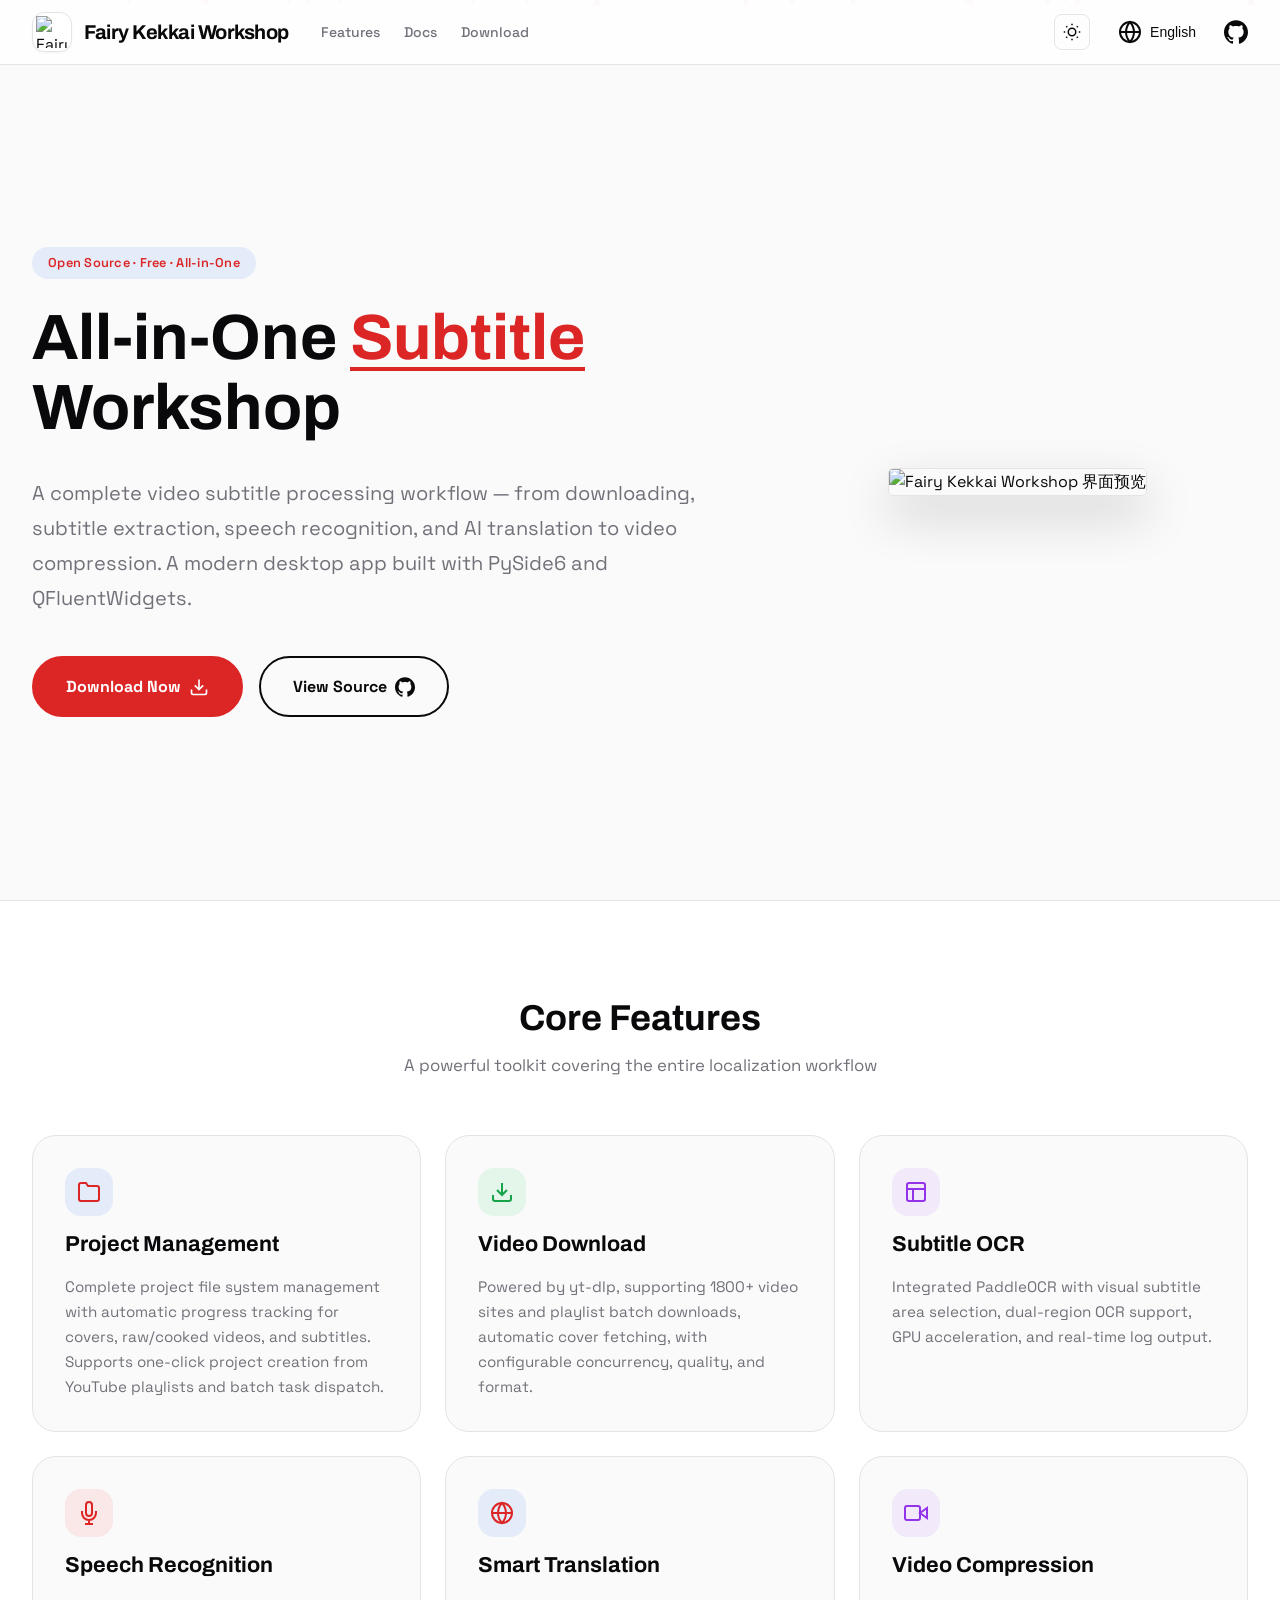
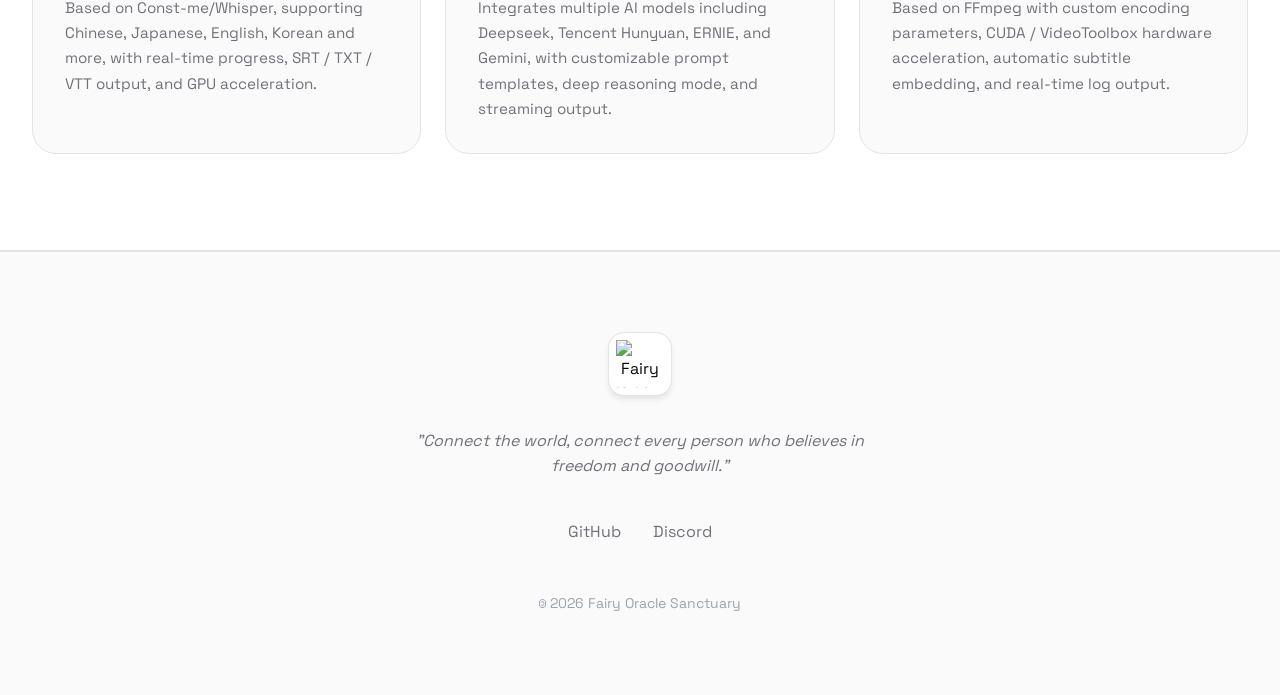
==== commit 9965019a: "style(docs): update color scheme from blue to red and improve UI consistency - Change accent colors " ====
--- a/docs/index.html
+++ b/docs/index.html
@@ -5,8 +5,8 @@
   <meta name="viewport" content="width=device-width, initial-scale=1.0">
   <title>Fairy Kekkai Workshop | 仙·结界工坊</title>
   <meta name="description" content="一站式烤肉自由软件：项目管理、视频下载、PaddleOCR 字幕提取、Whisper 语音识别、AI 翻译、FFmpeg 视频压制。">
-  <link rel="icon" type="image/png" sizes="128x128" href="images/logo.png">
-  <link rel="shortcut icon" type="image/png" href="images/logo.png">
+  <link rel="icon" type="image/png" sizes="128x128" href="https://res.cloudinary.com/do6rggmy6/image/upload/v1781682611/logo_eqwl0k.png">
+  <link rel="shortcut icon" type="image/png" href="https://res.cloudinary.com/do6rggmy6/image/upload/v1781682611/logo_eqwl0k.png">
   <link rel="preconnect" href="https://fonts.googleapis.com">
   <link rel="preconnect" href="https://fonts.gstatic.com" crossorigin>
   <link href="https://fonts.googleapis.com/css2?family=Archivo:wght@300;400;500;600;700&family=Space+Grotesk:wght@300;400;500;600;700&display=swap" rel="stylesheet">
@@ -19,7 +19,7 @@
       <div class="nav-container">
         <div class="nav-brand">
           <div class="nav-logo">
-            <img src="images/logo.png" alt="Fairy Kekkai Workshop Logo">
+            <img src="https://res.cloudinary.com/do6rggmy6/image/upload/v1781682611/logo_eqwl0k.png" alt="Fairy Kekkai Workshop Logo">
           </div>
           <span class="nav-title"></span>
         </div>
@@ -30,10 +30,9 @@
         </button>
         <div class="nav-menu" id="navMenu">
           <div class="nav-links">
-            <a href="#features" class="nav-link" data-i18n="nav.features">功能特性</a>
-            <a href="#workflow" class="nav-link" data-i18n="nav.workflow">工作流程</a>
-            <a href="#guide" class="nav-link" data-i18n="nav.guide">使用指南</a>
-            <a href="#download" class="nav-link" data-i18n="nav.download">下载</a>
+            <a href="index.html#features" class="nav-link" data-i18n="nav.features">功能特性</a>
+            <a href="docs.html" class="nav-link" data-i18n="nav.docs">文档</a>
+            <a href="download.html" class="nav-link" data-i18n="nav.download">下载</a>
           </div>
           <div class="nav-actions">
             <button class="theme-toggle" id="themeToggle" aria-label="Toggle theme">
@@ -83,7 +82,7 @@
             从下载、字幕提取、语音识别、AI 翻译到视频压制，完整的视频字幕处理工作流。基于 PySide6 与 QFluentWidgets 打造的现代化桌面应用。
           </p>
           <div class="hero-actions">
-            <a href="#download" class="btn btn-primary">
+            <a href="download.html" class="btn btn-primary">
               <span data-i18n="hero.downloadButton">立即下载</span>
               <svg class="icon" viewBox="0 0 24 24" fill="none" stroke="currentColor" stroke-width="2">
                 <path d="M21 15v4a2 2 0 0 1-2 2H5a2 2 0 0 1-2-2v-4"/>
@@ -100,7 +99,8 @@
           </div>
         </div>
         <div class="hero-showcase">
-          <img src="images/thumbnail.png" alt="Fairy Kekkai Workshop 界面预览" class="showcase-img">
+          <img src="https://res.cloudinary.com/do6rggmy6/image/upload/v1781682611/thumbnail_full_qs4gz6.png" alt="Fairy Kekkai Workshop 界面预览" class="showcase-img showcase-img-light">
+          <img src="https://res.cloudinary.com/do6rggmy6/image/upload/v1781682613/thumbnail_full_black_hcrbkt.png" alt="Fairy Kekkai Workshop 界面预览" class="showcase-img showcase-img-dark">
         </div>
       </div>
     </section>
@@ -177,143 +177,11 @@
       </div>
     </section>
 
-    <!-- Workflow Section -->
-    <section class="workflow" id="workflow">
-      <div class="section-container">
-        <div class="section-header">
-          <h2 class="section-title" data-i18n="workflow.title">自动化工作流</h2>
-          <p class="section-subtitle" data-i18n="workflow.subtitle">按顺序完成下载、提取、翻译、对轴和压制</p>
-        </div>
-        <div class="workflow-grid">
-          <div class="workflow-card">
-            <div class="workflow-num">01</div>
-            <h4 class="workflow-step-title" data-i18n="workflow.step1.title">创建项目</h4>
-            <p class="workflow-step-desc" data-i18n="workflow.step1.desc">新建项目，或者从 YouTube 播放列表导入视频，软件会自动建好文件夹。</p>
-          </div>
-          <div class="workflow-card">
-            <div class="workflow-num">02</div>
-            <h4 class="workflow-step-title" data-i18n="workflow.step2.title">提取字幕</h4>
-            <p class="workflow-step-desc" data-i18n="workflow.step2.desc">有硬字幕就用 OCR 提取，需要听写就用 Whisper 转字幕。</p>
-          </div>
-          <div class="workflow-card">
-            <div class="workflow-num">03</div>
-            <h4 class="workflow-step-title" data-i18n="workflow.step3.title">翻译与对轴</h4>
-            <p class="workflow-step-desc" data-i18n="workflow.step3.desc">用 AI 先翻译字幕，再手动校对、改时间轴，让字幕和画面重新对上。</p>
-          </div>
-          <div class="workflow-card">
-            <div class="workflow-num">04</div>
-            <h4 class="workflow-step-title" data-i18n="workflow.step4.title">压制视频</h4>
-            <p class="workflow-step-desc" data-i18n="workflow.step4.desc">把字幕嵌进视频，并按需要压小体积，方便保存和分享。</p>
-          </div>
-        </div>
-      </div>
-    </section>
-
-    <!-- Guide Section -->
-    <section class="guide" id="guide">
-      <div class="section-container">
-        <div class="section-header">
-          <h2 class="section-title" data-i18n="guide.title">快速上手</h2>
-          <p class="section-subtitle" data-i18n="guide.subtitle">几步即可释放完整的本地算力</p>
-        </div>
-        <div class="guide-container">
-          <div class="tab-buttons">
-            <button class="tab-btn active" data-tab="sys" data-i18n="guide.tab.sys">系统要求</button>
-            <button class="tab-btn" data-tab="prep" data-i18n="guide.tab.prep">环境准备</button>
-            <button class="tab-btn" data-tab="run" data-i18n="guide.tab.run">本地运行</button>
-          </div>
-          <div class="tab-panel active" id="tab-sys">
-            <ul class="guide-list">
-              <li data-i18n="guide.sys.os"><strong>操作系统：</strong>支持 Windows 与 macOS（暂不支持 Linux）。由于组件依赖，字幕提取 (OCR) 与语音识别 (Whisper) 仅支持 Windows 平台，其余功能在 macOS 上均可正常使用。</li>
-              <li data-i18n="guide.sys.python"><strong>运行环境：</strong>Python 3.9 及以上版本，推荐使用 uv 进行极速依赖管理。</li>
-              <li data-i18n="guide.sys.gpu"><strong>硬件加速：</strong>推荐配备 GPU，用于 OCR、Whisper 与视频压制加速；建议内存 8GB 以上。</li>
-            </ul>
-          </div>
-          <div class="tab-panel" id="tab-prep">
-            <p class="guide-intro" data-i18n="guide.prep.intro">软件发布包已内置集成 FFmpeg、yt-dlp 与 PaddleOCR，开箱即用。唯独 Whisper 语音转文字模型由于文件体积较大，需要您手动下载并关联：</p>
-            <ul class="guide-list">
-              <li data-i18n="guide.prep.download"><strong>下载模型文件：</strong>前往迅雷网盘或 Hugging Face 下载所需的 ggml 格式 Whisper 模型。</li>
-              <li data-i18n="guide.prep.config"><strong>关联本地路径：</strong>打开软件进入「设置」界面，在「Whisper -> 模型路径」中选中您下载的 .bin 模型文件。</li>
-              <li data-i18n="guide.prep.tips"><strong>模型选择建议：</strong>短视频推荐使用 base 或 small 模型；10分钟以上推荐 medium，30分钟以上推荐 large 以防幻觉重复。</li>
-            </ul>
-          </div>
-          <div class="tab-panel" id="tab-run">
-            <p class="guide-intro" data-i18n="guide.run.intro">极简的本地部署流程：</p>
-            <pre class="code-block"><code># 1. 克隆仓库
-git clone https://github.com/Fairy-Oracle-Sanctuary/Fairy-Kekkai-Workshop.git
-cd Fairy-Kekkai-Workshop
-
-# 2. 创建并激活虚拟环境
-uv venv
-.venv\Scripts\activate        # Windows
-source .venv/bin/activate     # Unix/macOS
-
-# 3. 安装依赖
-uv pip install -r requirements.txt
-
-# 4. 运行应用
-python Fairy-Kekkai-Workshop.py</code></pre>
-          </div>
-        </div>
-      </div>
-    </section>
-
-    <!-- Download Section -->
-    <section class="download" id="download">
-      <div class="download-container">
-        <h2 class="download-title" data-i18n="download.title">立即开始你的烤肉之旅</h2>
-        <p class="download-desc" data-i18n="download.desc">完全本地化算力驱动，不收集任何视频内容与密钥隐私。</p>
-        <div class="download-grid">
-          <!-- Windows Card -->
-          <div class="download-card">
-            <div class="download-platform">
-              <svg class="platform-icon" viewBox="0 0 24 24" fill="currentColor">
-                <path d="M3 5.1L10.5 4v7.5H3V5.1zM10.5 12.5V20L3 18.9v-6.4h7.5zM11.5 3.9L21 2.5v9H11.5V3.9zM21 12.5V21.5l-9.5-1.3v-7.7H21z"/>
-              </svg>
-              <div>
-                <h3 class="platform-name">Windows 10 / 11</h3>
-                <p class="platform-detail" data-i18n="download.win.detail">完整支持 OCR、语音识别与硬件加速压制</p>
-              </div>
-            </div>
-            <a href="https://github.com/Fairy-Oracle-Sanctuary/Fairy-Kekkai-Workshop/releases" target="_blank" class="btn btn-primary">
-              <span data-i18n="download.btn">获取最新安装包</span>
-              <svg class="icon" viewBox="0 0 24 24" fill="none" stroke="currentColor" stroke-width="2">
-                <path d="M21 15v4a2 2 0 0 1-2 2H5a2 2 0 0 1-2-2v-4"/>
-                <polyline points="7 10 12 15 17 10"/>
-                <line x1="12" y1="15" x2="12" y2="3"/>
-              </svg>
-            </a>
-          </div>
-
-          <!-- macOS Card -->
-          <div class="download-card">
-            <div class="download-platform">
-              <svg class="platform-icon" viewBox="0 0 24 24" fill="currentColor">
-                <path d="M18.71 19.5c-.83 1.24-1.71 2.45-3.05 2.47-1.34.03-1.77-.79-3.29-.79-1.53 0-2 .77-3.27.82-1.31.05-2.3-1.32-3.14-2.53C4.25 17 2.94 12.45 4.7 9.39c.87-1.52 2.43-2.48 4.12-2.51 1.28-.02 2.5.87 3.29.87.78 0 2.26-1.07 3.81-.91.65.03 2.47.26 3.64 1.98-.09.06-2.17 1.28-2.15 3.81.03 3.02 2.65 4.03 2.68 4.04-.03.07-.42 1.44-1.38 2.83M15.97 4.17c.66-.81 1.11-1.93.99-3.06-.96.04-2.13.64-2.82 1.45-.6.7-1.13 1.84-.99 2.94.12.01.21.02.31.02.9 0 2.01-.54 2.51-1.35z"/>
-              </svg>
-              <div>
-                <h3 class="platform-name">macOS 10.15+</h3>
-                <p class="platform-detail" data-i18n="download.mac.detail">支持视频下载、AI 翻译、项目管理及视频压制</p>
-              </div>
-            </div>
-            <a href="https://github.com/Fairy-Oracle-Sanctuary/Fairy-Kekkai-Workshop/releases" target="_blank" class="btn btn-secondary">
-              <span data-i18n="download.btn">获取最新安装包</span>
-              <svg class="icon" viewBox="0 0 24 24" fill="none" stroke="currentColor" stroke-width="2">
-                <path d="M21 15v4a2 2 0 0 1-2 2H5a2 2 0 0 1-2-2v-4"/>
-                <polyline points="7 10 12 15 17 10"/>
-                <line x1="12" y1="15" x2="12" y2="3"/>
-              </svg>
-            </a>
-          </div>
-        </div>
-      </div>
-    </section>
-
     <!-- Footer -->
     <footer class="footer">
       <div class="footer-content">
         <div class="footer-logo">
-          <img src="images/logo.png" alt="Fairy Kekkai Workshop Logo">
+          <img src="https://res.cloudinary.com/do6rggmy6/image/upload/v1781682611/logo_eqwl0k.png" alt="Fairy Kekkai Workshop Logo">
         </div>
         <p class="footer-quote" data-i18n="footer.quote">“连接世界，连接每一个相信自由与善意的人。”</p>
         <div class="footer-links">
--- a/docs/css/style.css
+++ b/docs/css/style.css
@@ -3,8 +3,8 @@
   --background: #FAFAFA;
   --foreground: #09090B;
   --secondary: #71717A;
-  --accent: #2563EB;
-  --accent-hover: #1D4ED8;
+  --accent: #DC2626;
+  --accent-hover: #B91C1C;
   --border: #E4E4E7;
   --white: #FFFFFF;
   --font-body: 'Space Grotesk', sans-serif;
@@ -16,8 +16,8 @@
   --background: #09090B;
   --foreground: #FAFAFA;
   --secondary: #A1A1AA;
-  --accent: #3B82F6;
-  --accent-hover: #60A5FA;
+  --accent: #EF4444;
+  --accent-hover: #F87171;
   --border: #27272A;
   --white: #18181B;
 }
@@ -172,6 +172,8 @@
   display: flex;
   align-items: center;
   gap: 0.75rem;
+  color: inherit;
+  text-decoration: none;
 }
 
 .nav-logo {
@@ -480,7 +482,7 @@
   display: flex;
   align-items: center;
   padding-top: 4rem;
-  background-image: url('https://res.cloudinary.com/do6rggmy6/image/upload/v1777485867/hero_image_krkwva.png');
+  background-image: url('https://res.cloudinary.com/do6rggmy6/image/upload/v1781682601/hero_image_dllmki.png');
   background-size: cover;
   background-position: center;
   background-repeat: no-repeat;
@@ -488,7 +490,7 @@
 }
 
 [data-theme="dark"] .hero {
-  background-image: url('https://res.cloudinary.com/do6rggmy6/image/upload/v1777526585/hero_image_dark_van0qo.png');
+  background-image: url('https://res.cloudinary.com/do6rggmy6/image/upload/v1781682602/hero_image_dark_urrouh.png');
 }
 
 .particles-container {
@@ -583,9 +585,25 @@
 
 .showcase-img {
   max-width: 100%;
-  border-radius: 16px;
+  border-radius: 5px;
   border: 1px solid var(--border);
   box-shadow: 0 20px 50px rgba(0, 0, 0, 0.18);
+}
+
+.showcase-img-light {
+  display: block;
+}
+
+.showcase-img-dark {
+  display: none;
+}
+
+[data-theme="dark"] .showcase-img-light {
+  display: none;
+}
+
+[data-theme="dark"] .showcase-img-dark {
+  display: block;
 }
 
 @keyframes fadeInRight {
@@ -825,7 +843,7 @@
 
 /* Workflow Section */
 .workflow {
-  padding: 6rem 0;
+  padding: 8rem 0 6rem;
 }
 
 .workflow-grid {
@@ -885,7 +903,7 @@
 
 /* Guide Section */
 .guide {
-  padding: 6rem 0;
+  padding: 8rem 0 6rem;
   background: var(--white);
   border-top: 1px solid var(--border);
   border-bottom: 1px solid var(--border);
@@ -990,9 +1008,137 @@
   white-space: pre;
 }
 
+/* Docs Page */
+.docs-shell {
+  display: grid;
+  grid-template-columns: 260px minmax(0, 1fr);
+  gap: 3rem;
+  max-width: 1280px;
+  margin: 0 auto;
+  padding: 7rem 2rem 5rem;
+}
+
+.docs-sidebar {
+  position: sticky;
+  top: 6rem;
+  align-self: start;
+  height: calc(100vh - 8rem);
+  border-right: 1px solid var(--border);
+}
+
+.docs-sidebar-nav {
+  display: flex;
+  flex-direction: column;
+  gap: 0.25rem;
+  padding-right: 1.5rem;
+}
+
+.docs-sidebar-nav a {
+  color: var(--secondary);
+  text-decoration: none;
+  font-size: 0.95rem;
+  font-weight: 500;
+  padding: 0.6rem 0.75rem;
+  border-radius: 10px;
+  transition: all 0.2s ease;
+}
+
+.docs-sidebar-nav a:hover {
+  color: var(--accent);
+  background: rgba(37, 99, 235, 0.08);
+}
+
+.docs-content {
+  max-width: 860px;
+  min-width: 0;
+}
+
+.docs-header {
+  padding-bottom: 2.5rem;
+  border-bottom: 1px solid var(--border);
+  margin-bottom: 3rem;
+}
+
+.docs-kicker {
+  color: var(--accent);
+  font-size: 0.8rem;
+  font-weight: 700;
+  letter-spacing: 0.12em;
+  text-transform: uppercase;
+  margin-bottom: 1rem;
+}
+
+.docs-header h1 {
+  font-size: clamp(2.5rem, 5vw, 4rem);
+  line-height: 1.05;
+  margin-bottom: 1rem;
+}
+
+.docs-header p:last-child {
+  color: var(--secondary);
+  font-size: 1.1rem;
+  line-height: 1.7;
+}
+
+.docs-section {
+  scroll-margin-top: 6rem;
+  padding: 2.5rem 0;
+  border-bottom: 1px solid var(--border);
+}
+
+.docs-section h2 {
+  font-size: 1.9rem;
+  margin-bottom: 1rem;
+}
+
+.docs-section > p {
+  color: var(--secondary);
+  line-height: 1.7;
+  margin-bottom: 1.5rem;
+}
+
+.docs-workflow-grid {
+  grid-template-columns: 1fr;
+}
+
+@media (min-width: 900px) {
+  .docs-workflow-grid {
+    grid-template-columns: repeat(2, 1fr);
+  }
+}
+
+@media (max-width: 900px) {
+  .docs-shell {
+    grid-template-columns: 1fr;
+    padding: 6rem 1.5rem 4rem;
+  }
+
+  .docs-sidebar {
+    position: static;
+    height: auto;
+    border-right: none;
+    border-bottom: 1px solid var(--border);
+    padding-bottom: 1rem;
+  }
+
+  .docs-sidebar-nav {
+    flex-direction: row;
+    overflow-x: auto;
+    padding-right: 0;
+  }
+
+  .docs-sidebar-nav a {
+    white-space: nowrap;
+  }
+}
+
 /* Download Section */
 .download {
   padding: 7rem 1rem;
+}
+
+.download.standalone-page {
+  padding-top: 9rem;
 }
 
 .download-container {
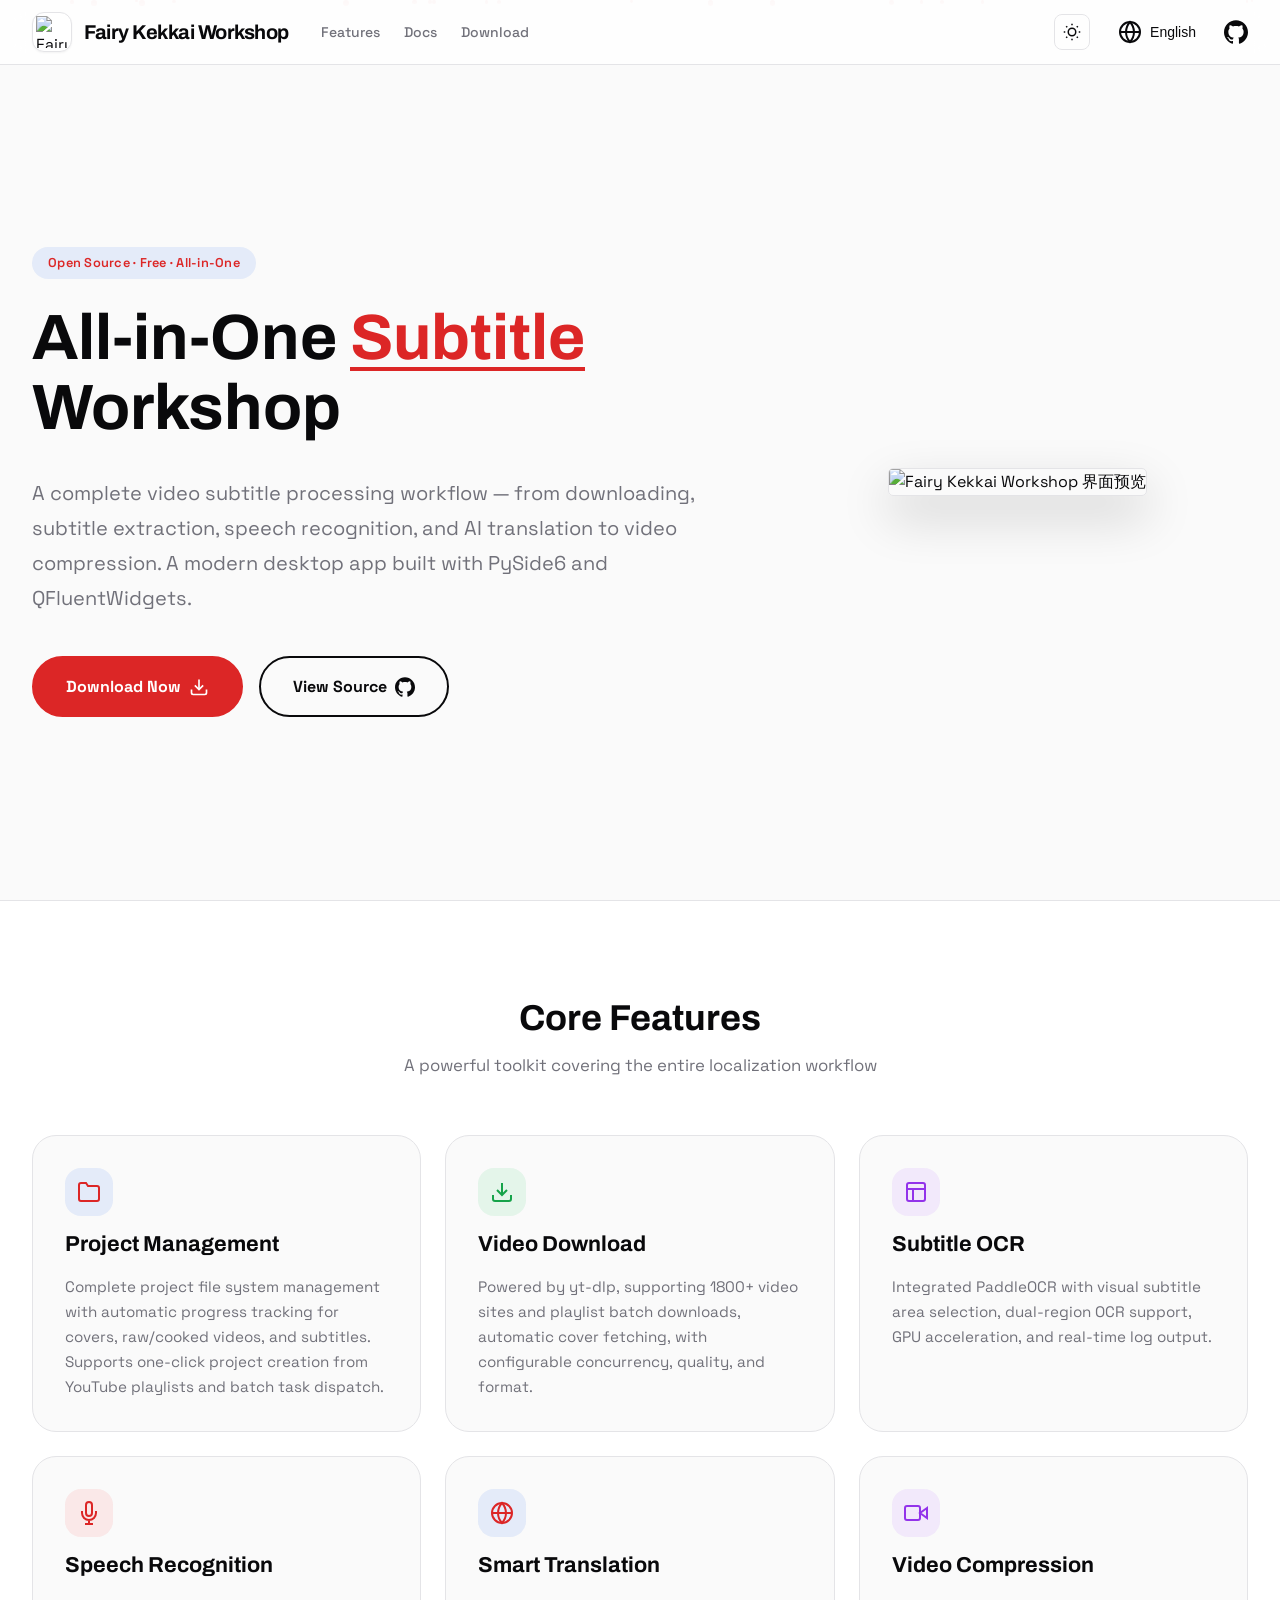
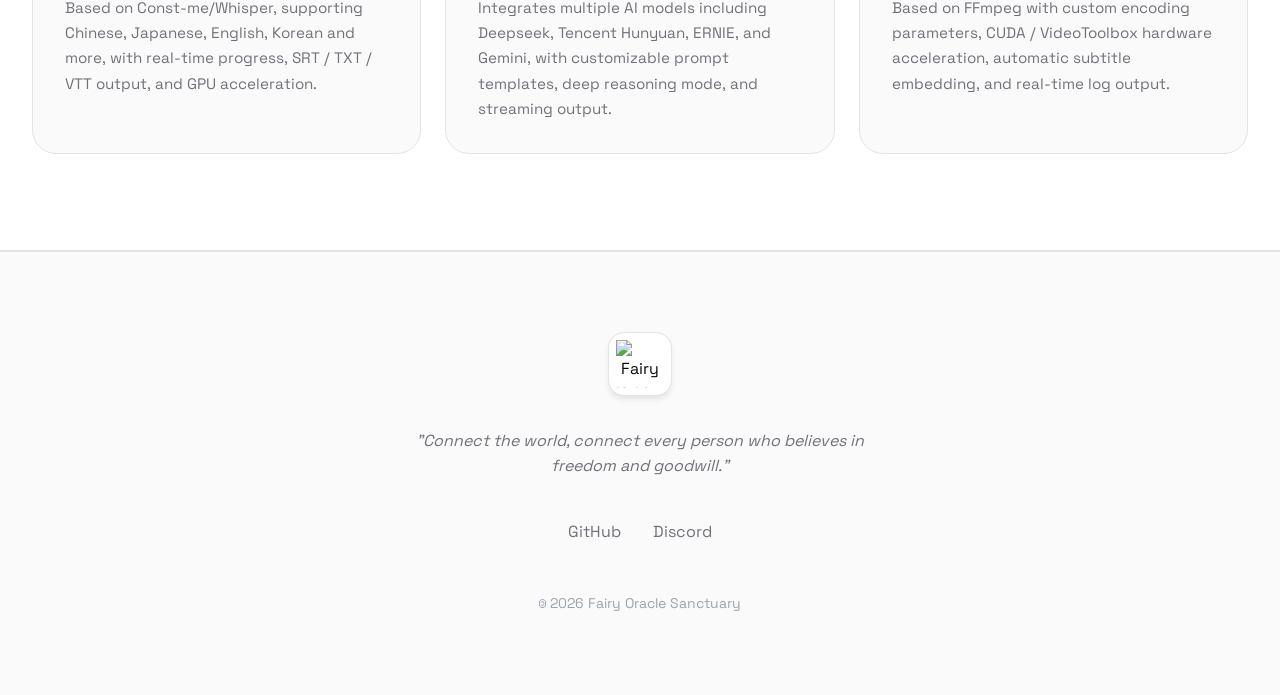
==== commit 02db6678: "docs: add locale-specific showcase images and update thumbnail path - Update README thumbnail from t" ====
--- a/docs/index.html
+++ b/docs/index.html
@@ -99,8 +99,8 @@
           </div>
         </div>
         <div class="hero-showcase">
-          <img src="https://res.cloudinary.com/do6rggmy6/image/upload/v1781682611/thumbnail_full_qs4gz6.png" alt="Fairy Kekkai Workshop 界面预览" class="showcase-img showcase-img-light">
-          <img src="https://res.cloudinary.com/do6rggmy6/image/upload/v1781682613/thumbnail_full_black_hcrbkt.png" alt="Fairy Kekkai Workshop 界面预览" class="showcase-img showcase-img-dark">
+          <img id="showcase-light" src="https://res.cloudinary.com/do6rggmy6/image/upload/v1781682611/thumbnail_full_qs4gz6.png" alt="Fairy Kekkai Workshop 界面预览" class="showcase-img showcase-img-light">
+          <img id="showcase-dark" src="https://res.cloudinary.com/do6rggmy6/image/upload/v1781682613/thumbnail_full_black_hcrbkt.png" alt="Fairy Kekkai Workshop 界面预览" class="showcase-img showcase-img-dark">
         </div>
       </div>
     </section>
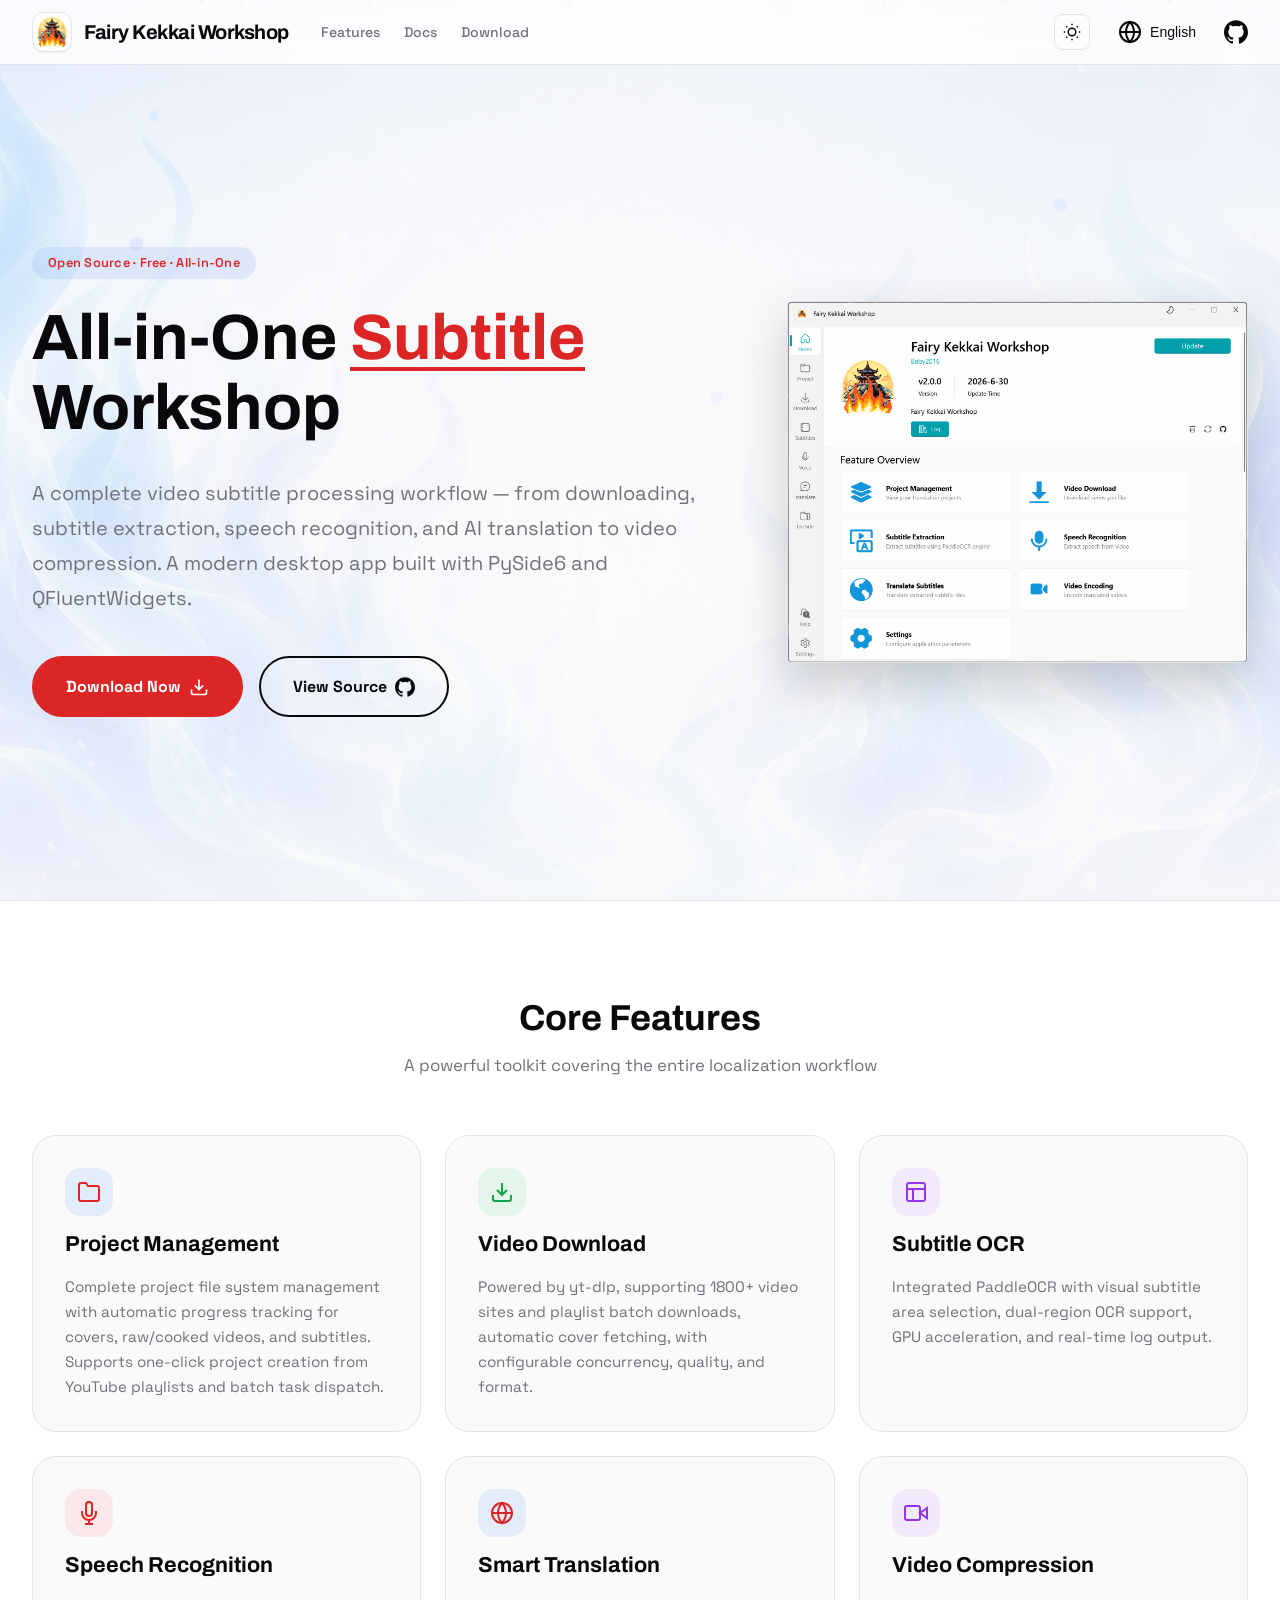
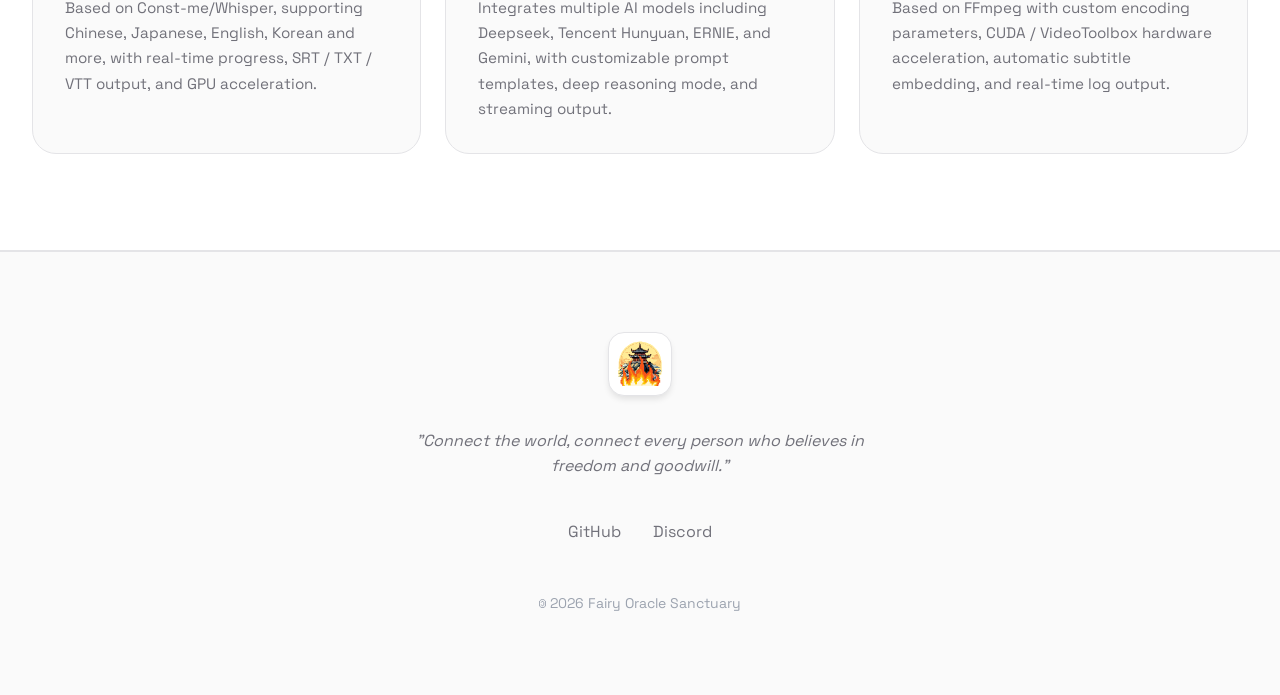
==== commit 38bbd544: "refactor(floating-ocr): 添加悬浮OCR窗口功能并更新版本至v2.4.0 1. 新增悬浮OCR窗口相关事件信号：窗口关闭、屏幕OCR、屏幕翻译等 2. 更新版本号至2.4.0，新" ====
--- a/docs/index.html
+++ b/docs/index.html
@@ -5,8 +5,8 @@
   <meta name="viewport" content="width=device-width, initial-scale=1.0">
   <title>Fairy Kekkai Workshop | 仙·结界工坊</title>
   <meta name="description" content="一站式烤肉自由软件：项目管理、视频下载、PaddleOCR 字幕提取、Whisper 语音识别、AI 翻译、FFmpeg 视频压制。">
-  <link rel="icon" type="image/png" sizes="128x128" href="https://res.cloudinary.com/do6rggmy6/image/upload/v1781682611/logo_eqwl0k.png">
-  <link rel="shortcut icon" type="image/png" href="https://res.cloudinary.com/do6rggmy6/image/upload/v1781682611/logo_eqwl0k.png">
+  <link rel="icon" type="image/png" sizes="128x128" href="images/logo.png">
+  <link rel="shortcut icon" type="image/png" href="images/logo.png">
   <link rel="preconnect" href="https://fonts.googleapis.com">
   <link rel="preconnect" href="https://fonts.gstatic.com" crossorigin>
   <link href="https://fonts.googleapis.com/css2?family=Archivo:wght@300;400;500;600;700&family=Space+Grotesk:wght@300;400;500;600;700&display=swap" rel="stylesheet">
@@ -19,7 +19,7 @@
       <div class="nav-container">
         <div class="nav-brand">
           <div class="nav-logo">
-            <img src="https://res.cloudinary.com/do6rggmy6/image/upload/v1781682611/logo_eqwl0k.png" alt="Fairy Kekkai Workshop Logo">
+            <img src="images/logo.png" alt="Fairy Kekkai Workshop Logo">
           </div>
           <span class="nav-title"></span>
         </div>
@@ -99,8 +99,8 @@
           </div>
         </div>
         <div class="hero-showcase">
-          <img id="showcase-light" src="https://res.cloudinary.com/do6rggmy6/image/upload/v1781682611/thumbnail_full_qs4gz6.png" alt="Fairy Kekkai Workshop 界面预览" class="showcase-img showcase-img-light">
-          <img id="showcase-dark" src="https://res.cloudinary.com/do6rggmy6/image/upload/v1781682613/thumbnail_full_black_hcrbkt.png" alt="Fairy Kekkai Workshop 界面预览" class="showcase-img showcase-img-dark">
+          <img id="showcase-light" src="images/thumbnail_full.png" alt="Fairy Kekkai Workshop 界面预览" class="showcase-img showcase-img-light">
+          <img id="showcase-dark" src="images/thumbnail_full_black.png" alt="Fairy Kekkai Workshop 界面预览" class="showcase-img showcase-img-dark">
         </div>
       </div>
     </section>
@@ -181,7 +181,7 @@
     <footer class="footer">
       <div class="footer-content">
         <div class="footer-logo">
-          <img src="https://res.cloudinary.com/do6rggmy6/image/upload/v1781682611/logo_eqwl0k.png" alt="Fairy Kekkai Workshop Logo">
+          <img src="images/logo.png" alt="Fairy Kekkai Workshop Logo">
         </div>
         <p class="footer-quote" data-i18n="footer.quote">“连接世界，连接每一个相信自由与善意的人。”</p>
         <div class="footer-links">
--- a/docs/css/style.css
+++ b/docs/css/style.css
@@ -482,7 +482,7 @@
   display: flex;
   align-items: center;
   padding-top: 4rem;
-  background-image: url('https://res.cloudinary.com/do6rggmy6/image/upload/v1781682601/hero_image_dllmki.png');
+  background-image: url('../images/hero_image.png');
   background-size: cover;
   background-position: center;
   background-repeat: no-repeat;
@@ -490,7 +490,7 @@
 }
 
 [data-theme="dark"] .hero {
-  background-image: url('https://res.cloudinary.com/do6rggmy6/image/upload/v1781682602/hero_image_dark_urrouh.png');
+  background-image: url('../images/hero_image_dark.png');
 }
 
 .particles-container {
@@ -1206,6 +1206,19 @@
 .platform-detail {
   color: var(--secondary);
   font-size: 0.9rem;
+}
+
+.download-mirror {
+  margin-top: 3rem;
+  display: flex;
+  flex-direction: column;
+  align-items: center;
+  gap: 1.25rem;
+}
+
+.download-mirror-text {
+  color: var(--secondary);
+  font-size: 1rem;
 }
 
 /* Footer */
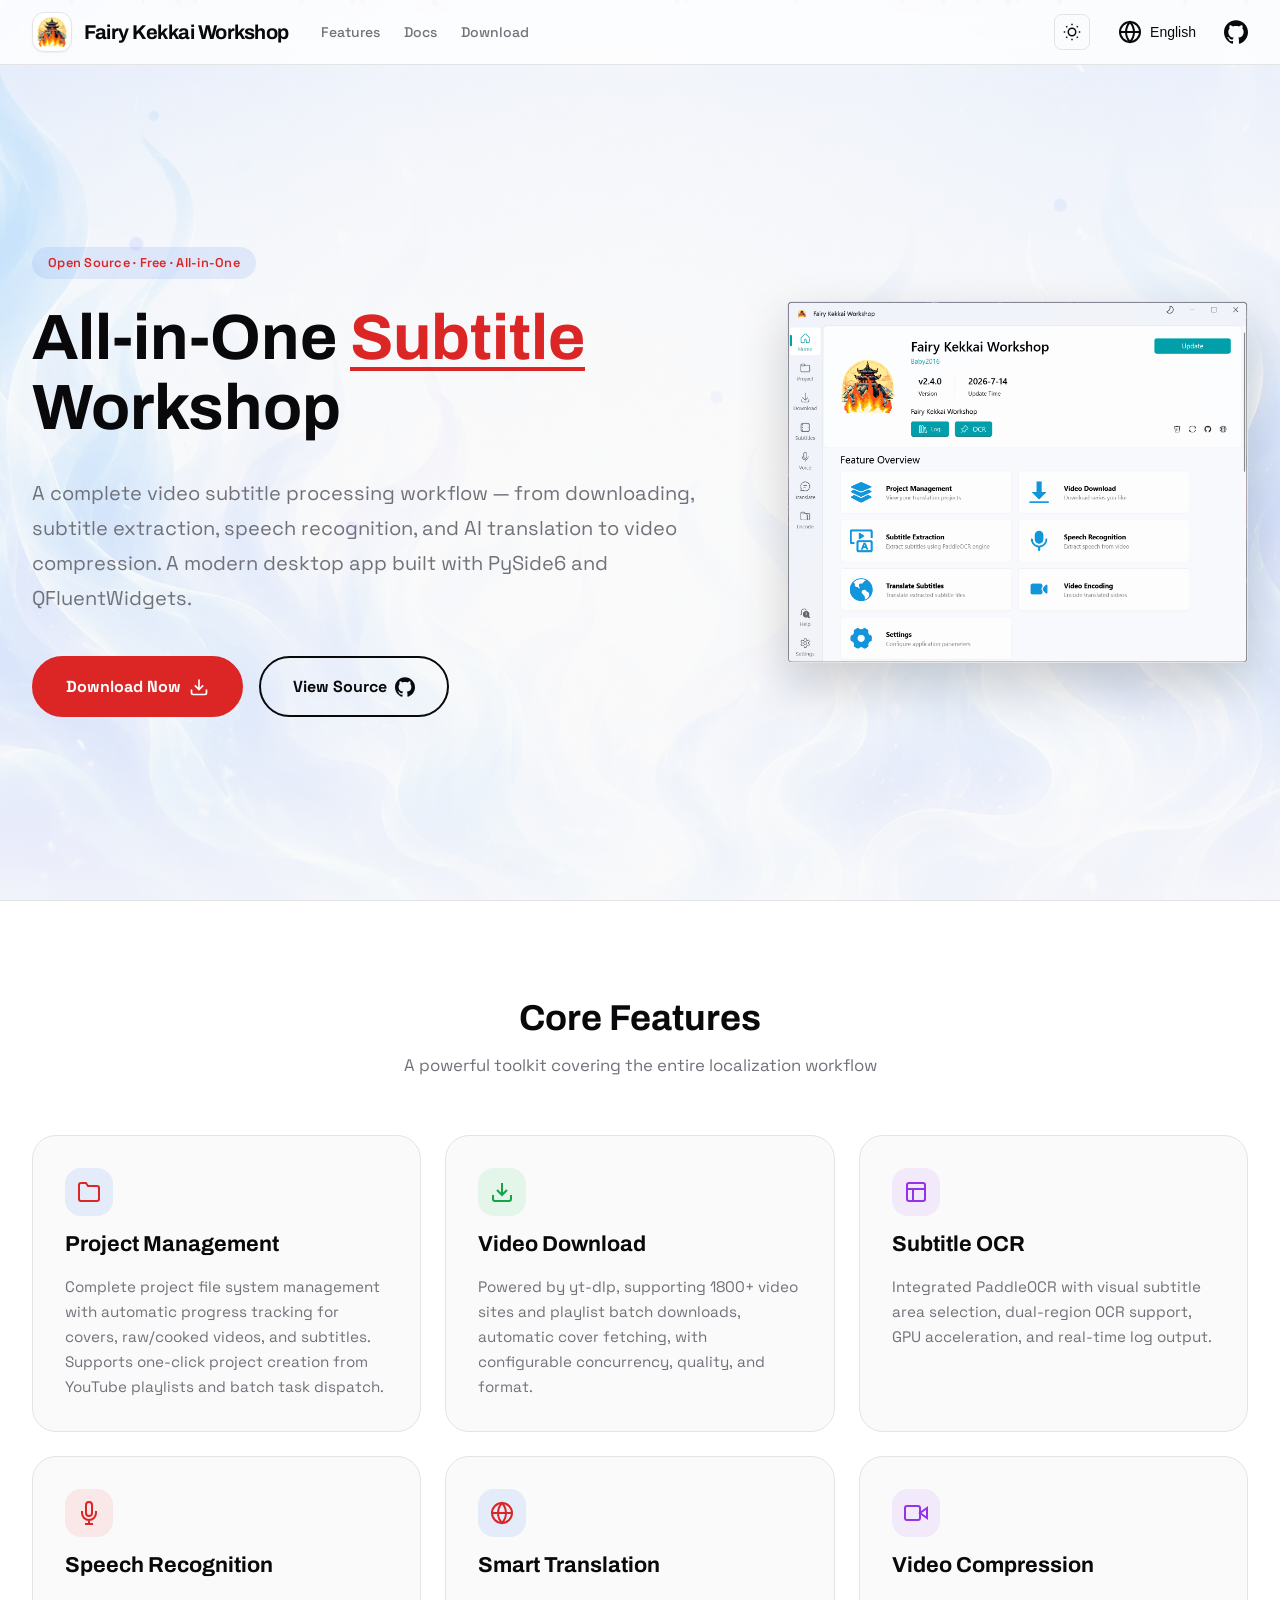
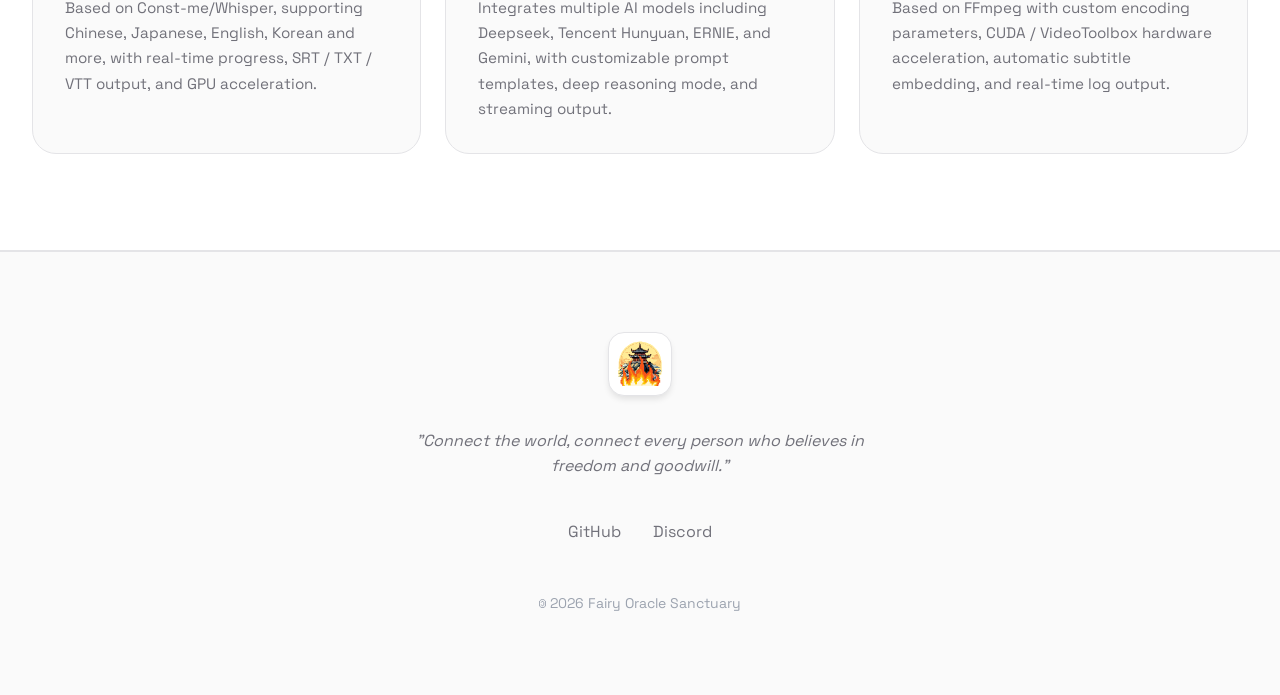
==== commit 34a2ec4e: "docs: 更新文档说明和图片资源路径 1. 更新README版本号至2.4.0 2. 将"YouTube播放列表"改为"视频播放列表（支持所有 yt-dlp 支持的网站）" 3. 重新组织docs/" ====
--- a/docs/index.html
+++ b/docs/index.html
@@ -99,8 +99,8 @@
           </div>
         </div>
         <div class="hero-showcase">
-          <img id="showcase-light" src="images/thumbnail_full.png" alt="Fairy Kekkai Workshop 界面预览" class="showcase-img showcase-img-light">
-          <img id="showcase-dark" src="images/thumbnail_full_black.png" alt="Fairy Kekkai Workshop 界面预览" class="showcase-img showcase-img-dark">
+          <img id="showcase-light" src="images/zh/thumbnail_full.png" alt="Fairy Kekkai Workshop 界面预览" class="showcase-img showcase-img-light">
+          <img id="showcase-dark" src="images/zh/thumbnail_full_black.png" alt="Fairy Kekkai Workshop 界面预览" class="showcase-img showcase-img-dark">
         </div>
       </div>
     </section>
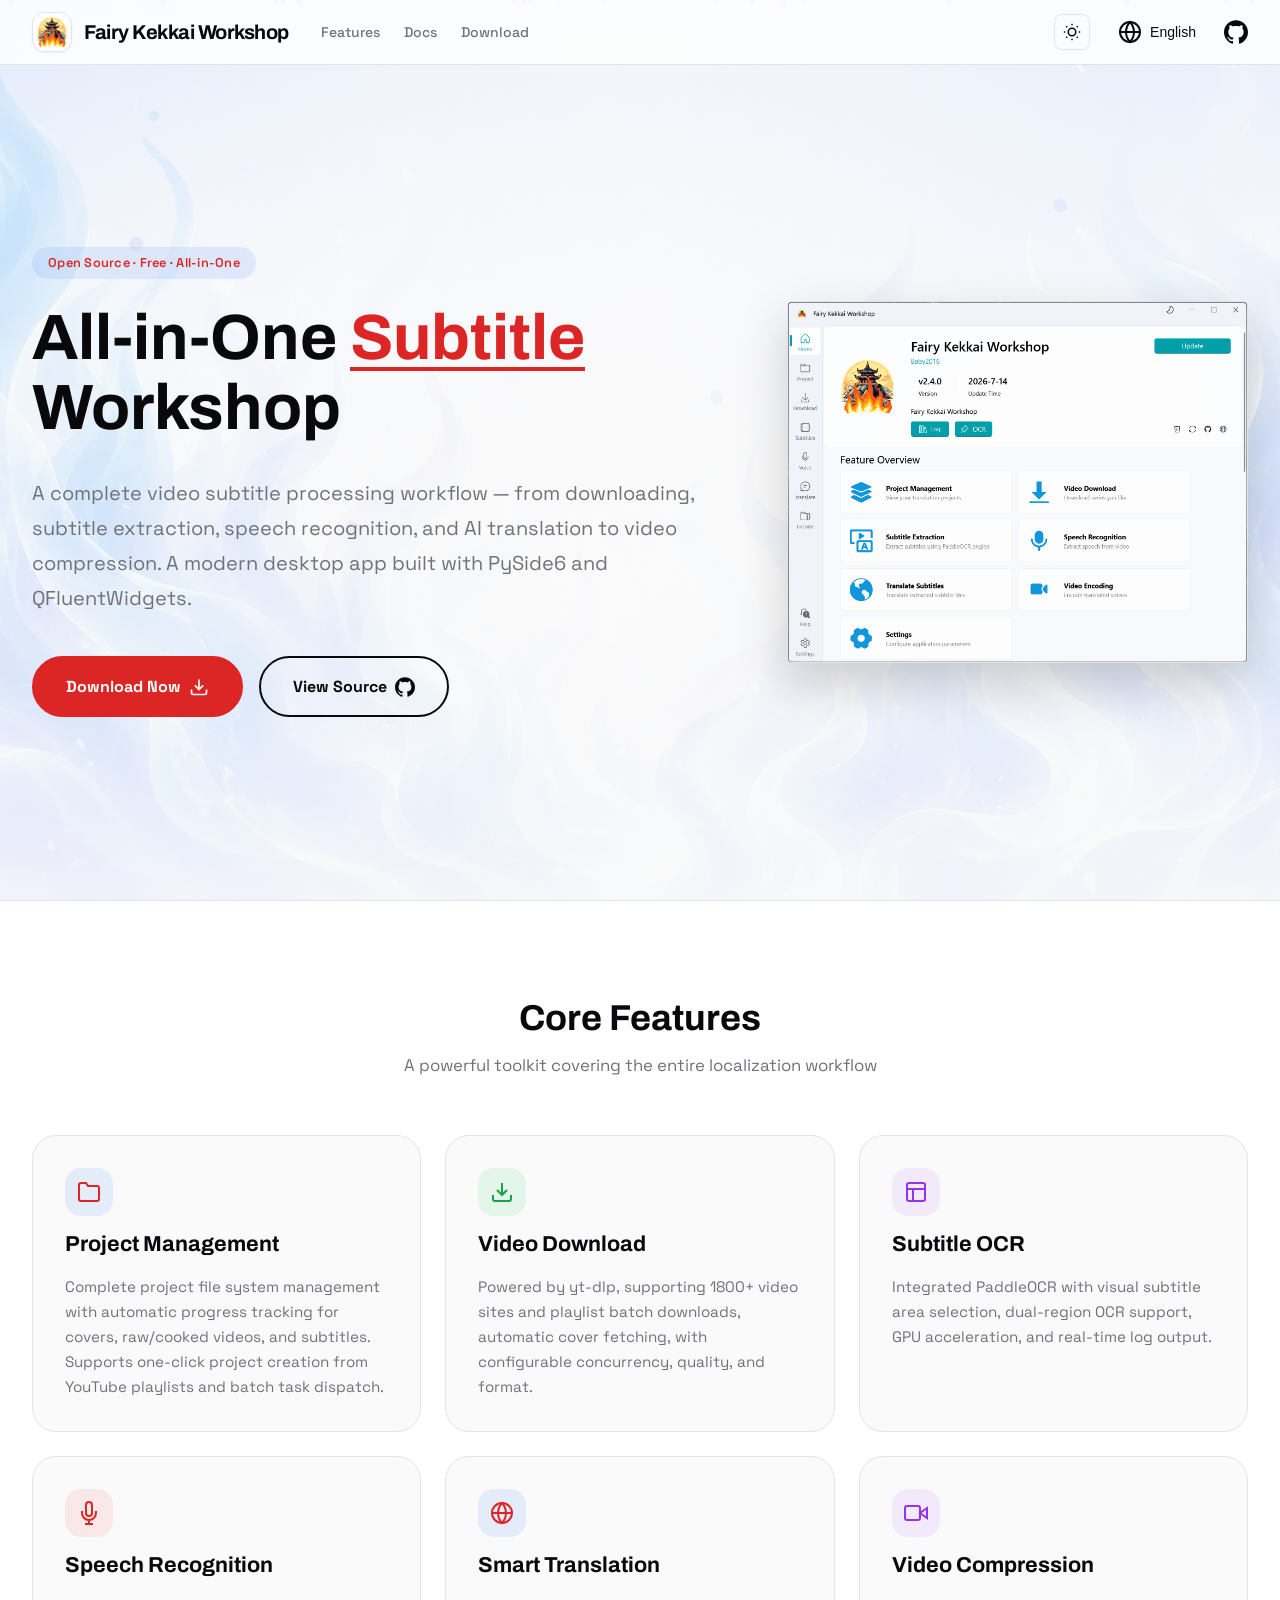
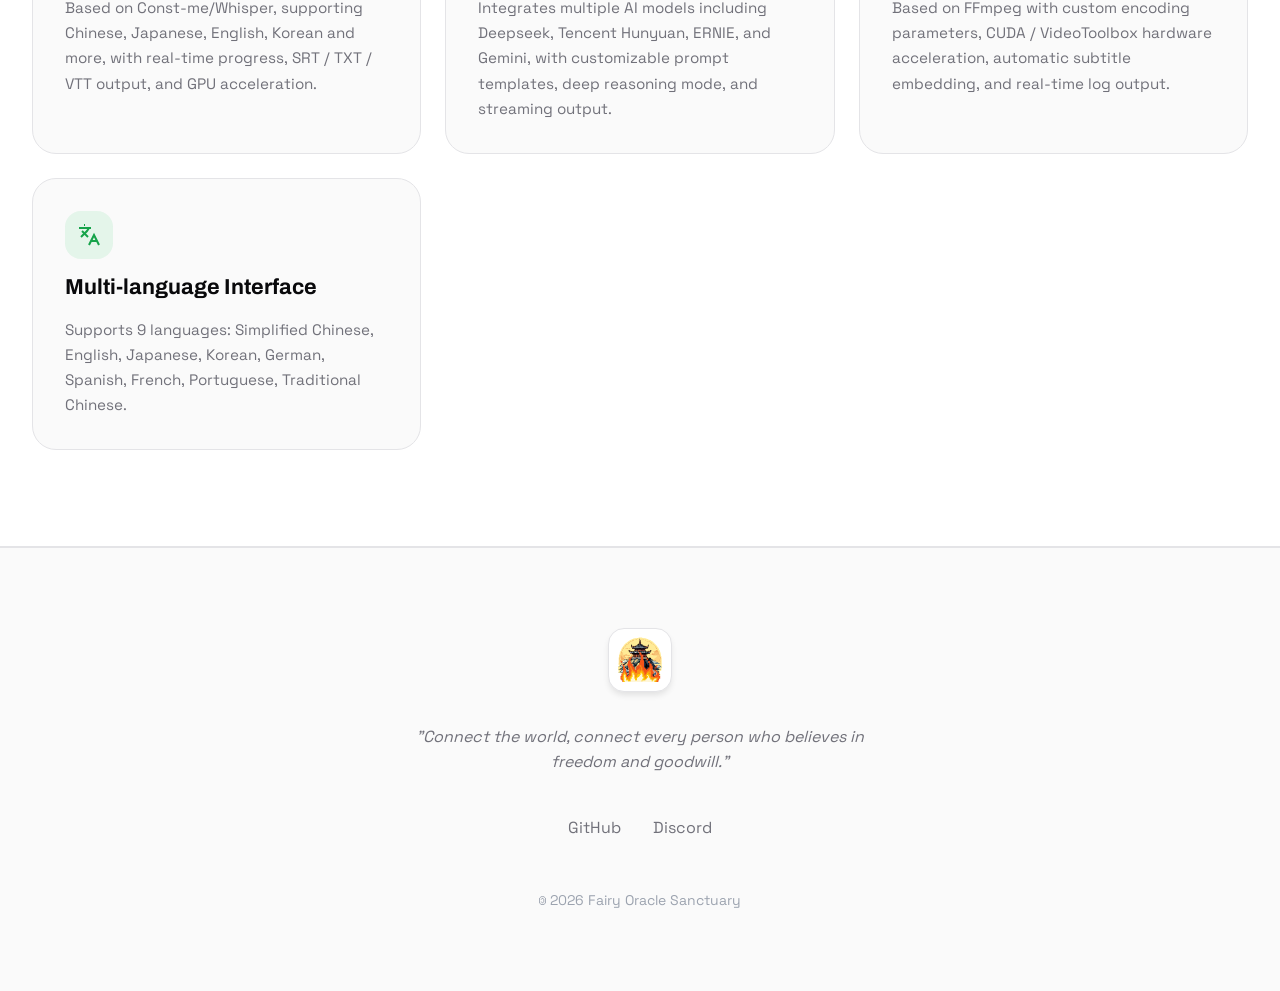
==== commit fc5de327: "feat: add 6 new languages and update version to 2.5.0 1. 新增德语、西班牙语、法语、巴西葡萄牙语、繁体中文共5种界面语言 2. 将默认语言改为跟" ====
--- a/docs/index.html
+++ b/docs/index.html
@@ -173,6 +173,20 @@
             <h3 class="feature-title" data-i18n="features.ffmpeg.title">视频压制</h3>
             <p class="feature-description" data-i18n="features.ffmpeg.description">基于 FFmpeg，自定义编码参数，支持 CUDA / VideoToolbox 硬件加速，自动嵌入字幕，实时输出日志。</p>
           </div>
+          <div class="feature-card">
+            <div class="feature-icon green">
+              <svg viewBox="0 0 24 24" fill="none" stroke="currentColor" stroke-width="2">
+                <path d="M5 8l6 6"/>
+                <path d="M4 14l6-6 2-3"/>
+                <path d="M2 5h12"/>
+                <path d="M7 2h1"/>
+                <path d="M22 22l-5-10-5 10"/>
+                <path d="M14 18h6"/>
+              </svg>
+            </div>
+            <h3 class="feature-title" data-i18n="features.language.title">多语言界面</h3>
+            <p class="feature-description" data-i18n="features.language.description">支持 9 种语言：简体中文、英语、日语、韩语、德语、西班牙语、法语、葡萄牙语、繁体中文。</p>
+          </div>
         </div>
       </div>
     </section>
